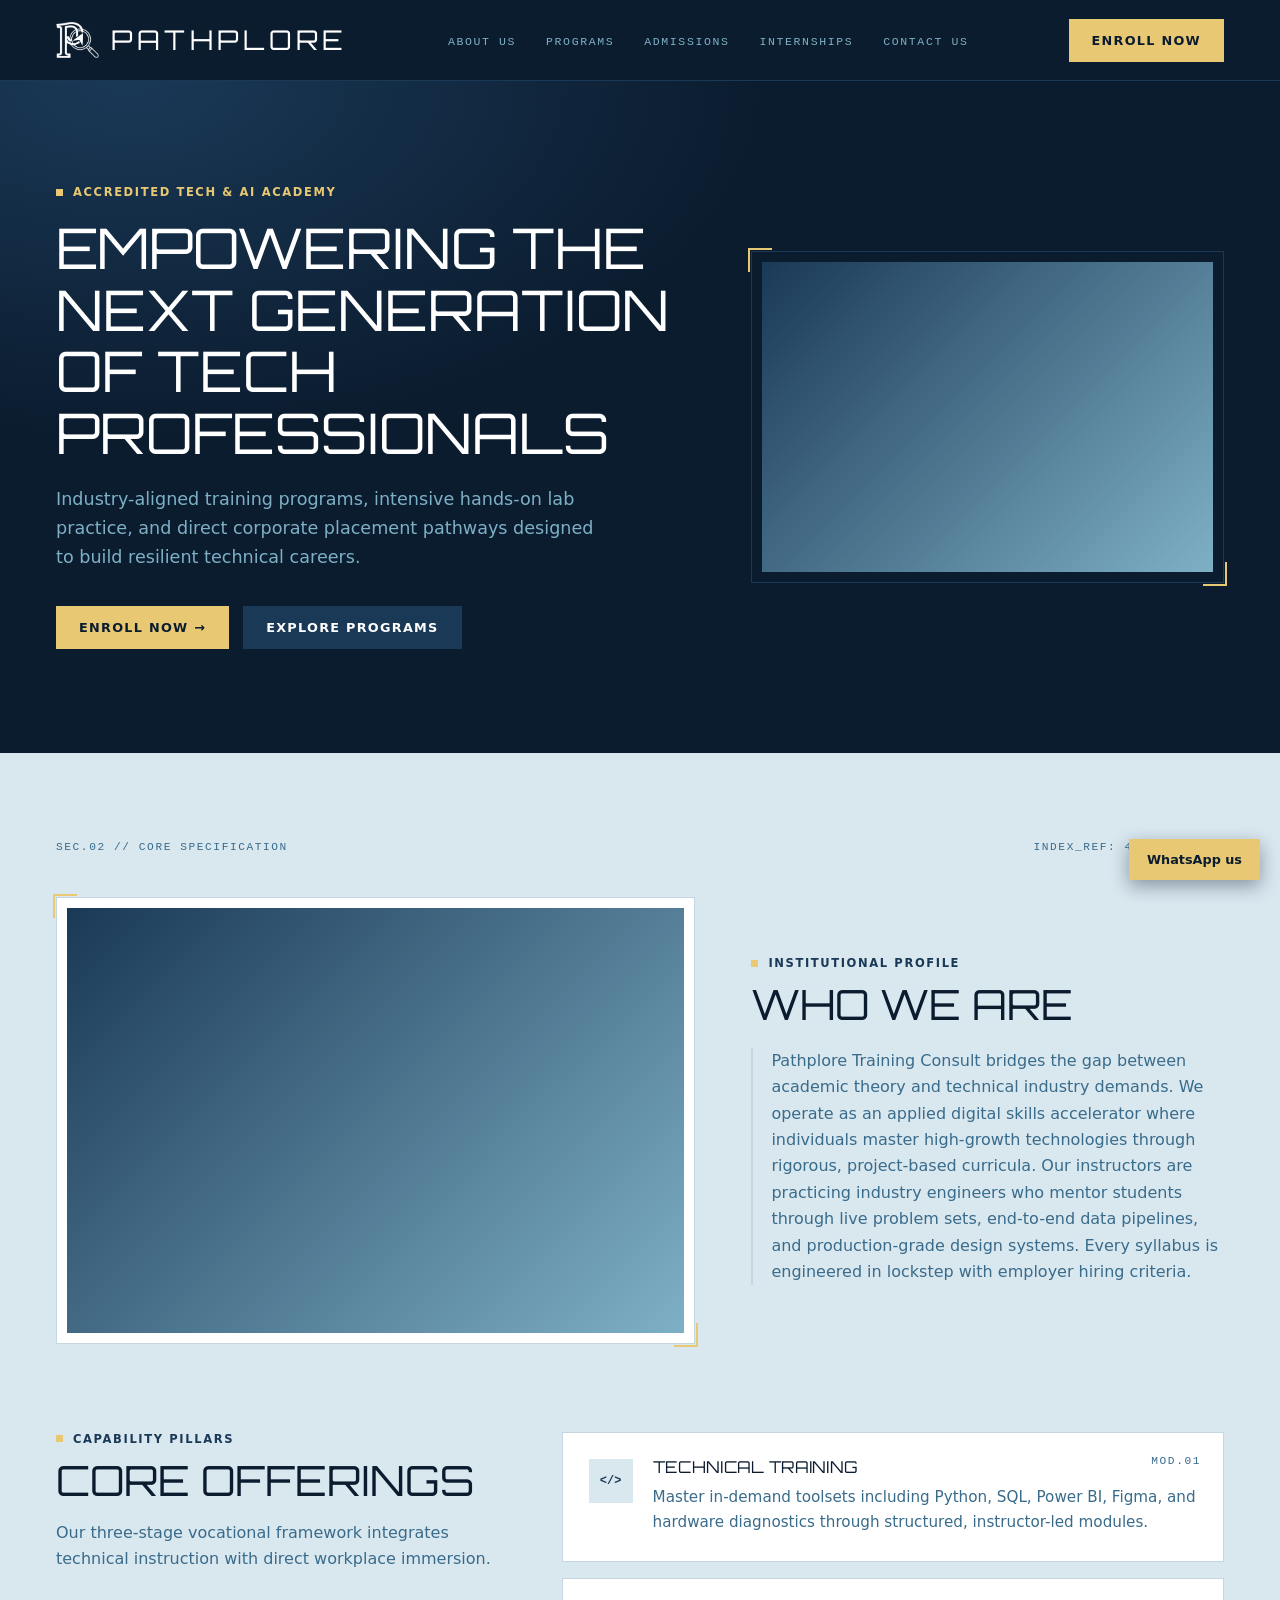
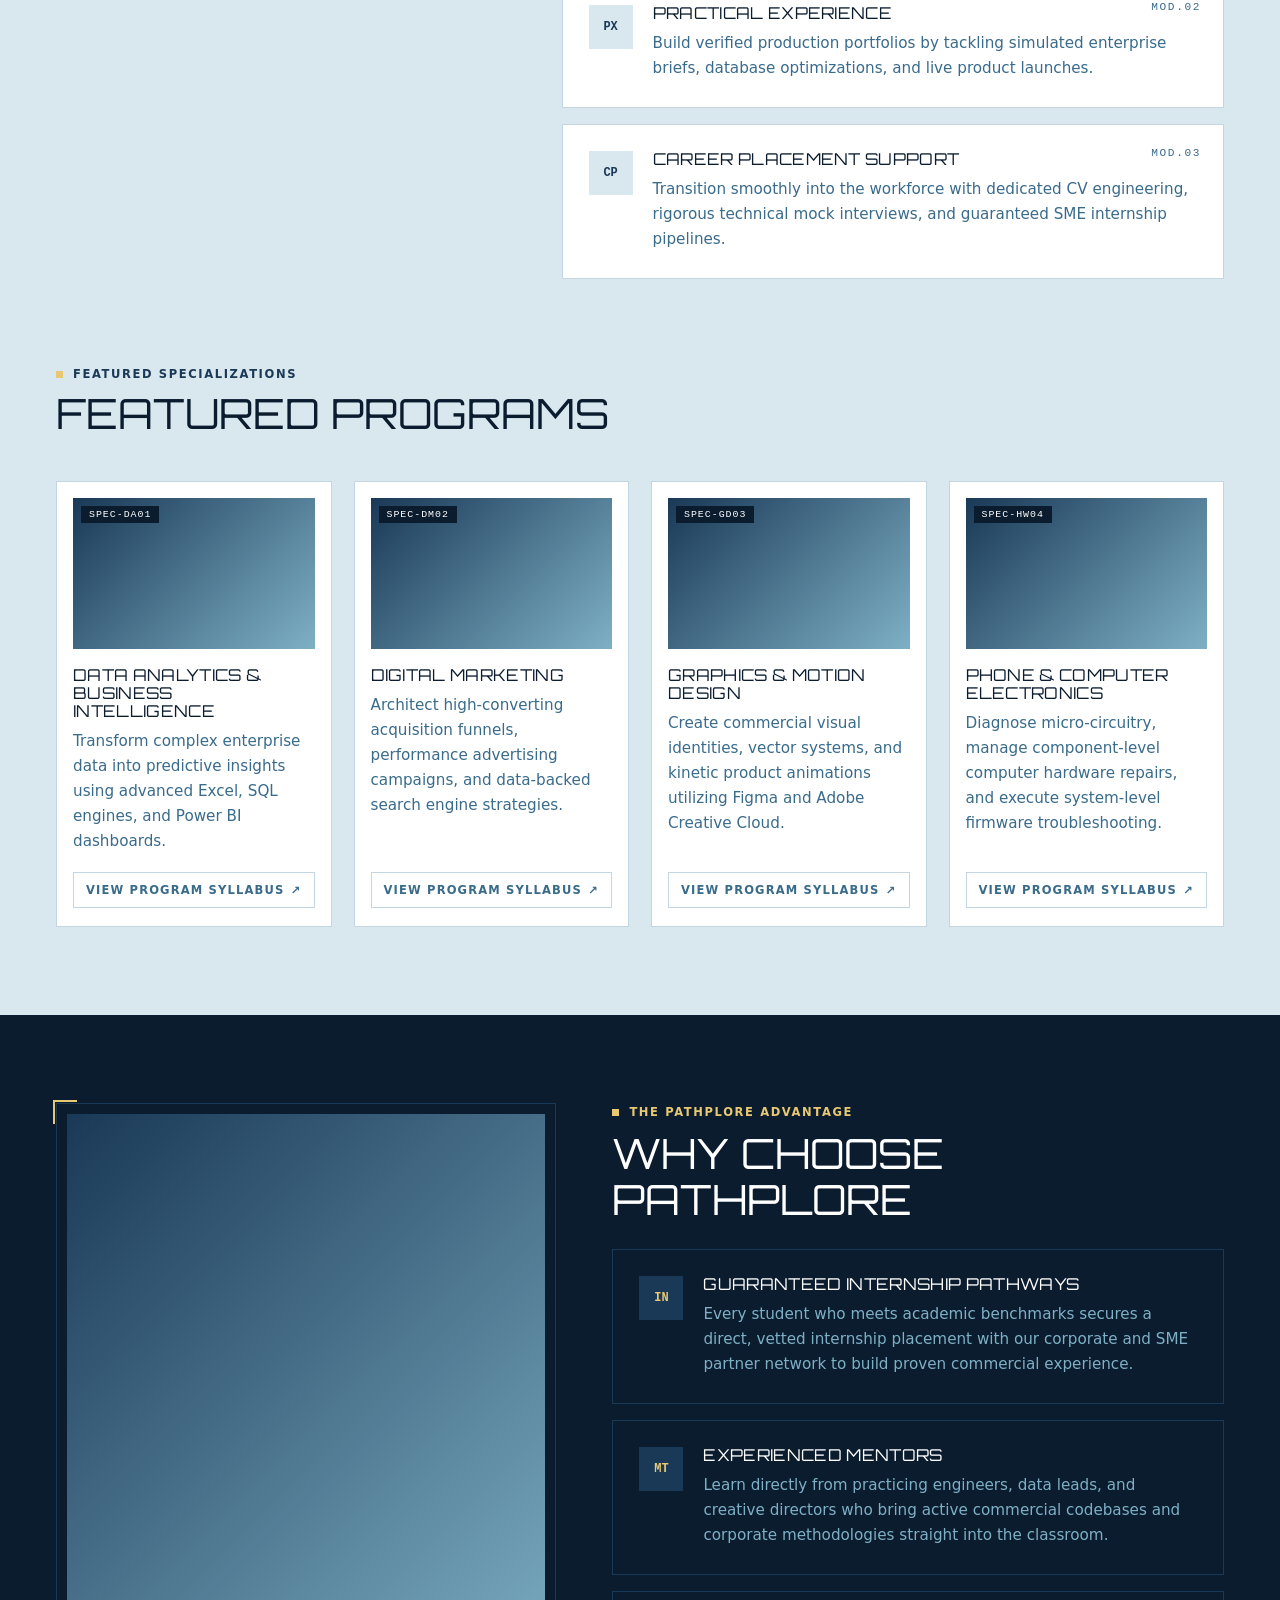
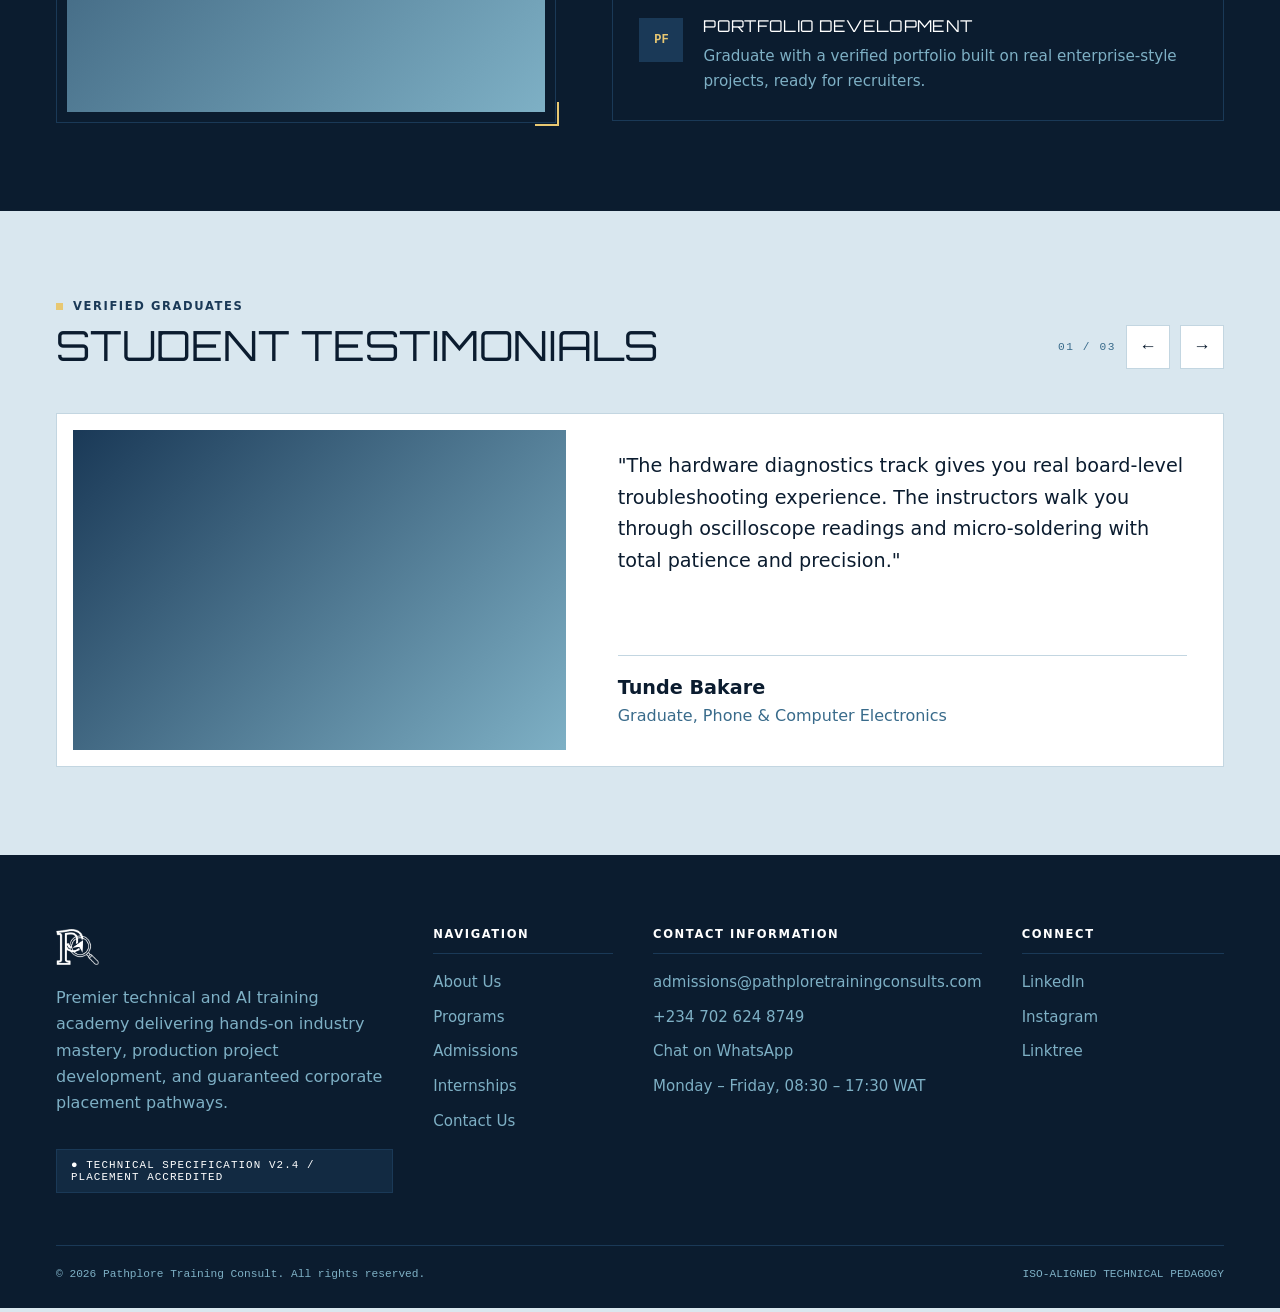
==== index.html @ d813956e "first commit" ====
<!DOCTYPE html><html lang="en"><head><meta charset="utf-8"><meta name="viewport" content="width=device-width, initial-scale=1">
<title>Pathplore Training Consult | Tech & AI Training Academy with Guaranteed Internships</title>
<meta name="description" content="Industry-aligned tech and AI training in data analytics, digital marketing, graphics design and phone & computer electronics, with guaranteed internship placement."><link rel="canonical" href="https://YOUR-DOMAIN.com/"><meta name="theme-color" content="#0B1C2F">
<meta property="og:type" content="website"><meta property="og:site_name" content="Pathplore Training Consult"><meta property="og:title" content="Pathplore Training Consult | Tech & AI Training Academy with Guaranteed Internships"><meta property="og:description" content="Industry-aligned tech and AI training in data analytics, digital marketing, graphics design and phone & computer electronics, with guaranteed internship placement."><meta property="og:url" content="https://YOUR-DOMAIN.com/"><meta property="og:image" content="https://YOUR-DOMAIN.com/images/og.jpg">
<meta name="twitter:card" content="summary_large_image">
<link rel="icon" type="image/png" href="favicon.png"><link rel="icon" href="favicon.ico" sizes="48x48"><link rel="apple-touch-icon" href="favicon.png">
<script type="application/ld+json">{"@context":"https://schema.org","@type":"EducationalOrganization","name":"Pathplore Training Consult","url":"https://YOUR-DOMAIN.com/","logo":"https://YOUR-DOMAIN.com/logo.png","email":"admissions@pathploretrainingconsults.com","telephone":"+2347026248749","sameAs":["https://www.instagram.com/pathplore_tech","https://www.linkedin.com/company/pathplore/","https://linktr.ee/PathPloretrainingconsult"]}</script>
<link rel="stylesheet" href="style.css"></head><body>
<header id="hdr"><div class="wrap nav"><a class="brand" href="index.html" aria-label="Pathplore home"><img src="logo.png" alt="Pathplore Training Consult Logo" class="header-logo" width="47" height="40"><span>PATHPLORE</span></a><ul id="m"><li><a href="about.html">About Us</a></li><li><a href="programs.html">Programs</a></li><li><a href="admissions.html">Admissions</a></li><li><a href="internships.html">Internships</a></li><li><a href="contact.html">Contact Us</a></li></ul><a class="btn gold" href="admissions.html">Enroll Now</a><button class="burger" aria-expanded="false" aria-controls="m">Menu</button></div></header><main><section class="hero dark"><div class="wrap"><div><span class="eyebrow">Accredited tech &amp; AI academy</span><h1>Empowering the next generation of tech professionals</h1>
<p>Industry-aligned training programs, intensive hands-on lab practice, and direct corporate placement pathways designed to build resilient technical careers.</p>
<div class="cta"><a class="btn gold" href="admissions.html">Enroll Now &rarr;</a><a class="btn ghost" href="programs.html">Explore Programs</a></div></div>
<div class="frame"><div class="ph" role="img" aria-label="Students in a computer lab" style="--img:url(images/hero.jpg)"></div></div></div></section>
<section class="light"><div class="wrap"><div class="sh"><span class="mono">SEC.02 // Core specification</span><span class="mono">INDEX_REF: 43.7N / 3.4E</span></div>
<div class="two"><div class="frame rv"><div class="ph" style="--img:url(images/about.jpg)"></div></div><div class="rv"><span class="eyebrow">Institutional profile</span><h2 style="margin:12px 0 20px">Who we are</h2>
<p style="border-left:2px solid var(--line);padding-left:18px">Pathplore Training Consult bridges the gap between academic theory and technical industry demands. We operate as an applied digital skills accelerator where individuals master high-growth technologies through rigorous, project-based curricula. Our instructors are practicing industry engineers who mentor students through live problem sets, end-to-end data pipelines, and production-grade design systems. Every syllabus is engineered in lockstep with employer hiring criteria.</p></div></div></div></section>
<section style="padding-top:0"><div class="wrap split"><div class="rv"><span class="eyebrow">Capability pillars</span><h2 style="margin:12px 0 16px">Core offerings</h2><p>Our three-stage vocational framework integrates technical instruction with direct workplace immersion.</p></div>
<div class="stack"><article class="card row rv"><div class="ico">&lt;/&gt;</div><div><h3>Technical Training</h3><p>Master in-demand toolsets including Python, SQL, Power BI, Figma, and hardware diagnostics through structured, instructor-led modules.</p></div><span class="mono">MOD.01</span></article><article class="card row rv"><div class="ico">PX</div><div><h3>Practical Experience</h3><p>Build verified production portfolios by tackling simulated enterprise briefs, database optimizations, and live product launches.</p></div><span class="mono">MOD.02</span></article><article class="card row rv"><div class="ico">CP</div><div><h3>Career Placement Support</h3><p>Transition smoothly into the workforce with dedicated CV engineering, rigorous technical mock interviews, and guaranteed SME internship pipelines.</p></div><span class="mono">MOD.03</span></article></div></div></section>
<section style="padding-top:0"><div class="wrap"><div class="sh"><div><span class="eyebrow">Featured specializations</span><h2>Featured programs</h2></div></div><div class="grid4"><article class="card prog rv"><div class="ph" style="--img:url(images/prog1.jpg)"><b>SPEC-DA01</b></div><div class="b"><h3>Data Analytics &amp; Business Intelligence</h3><p>Transform complex enterprise data into predictive insights using advanced Excel, SQL engines, and Power BI dashboards.</p><a href="programs.html#p1">View program syllabus <span>&#8599;</span></a></div></article><article class="card prog rv"><div class="ph" style="--img:url(images/prog2.jpg)"><b>SPEC-DM02</b></div><div class="b"><h3>Digital Marketing</h3><p>Architect high-converting acquisition funnels, performance advertising campaigns, and data-backed search engine strategies.</p><a href="programs.html#p2">View program syllabus <span>&#8599;</span></a></div></article><article class="card prog rv"><div class="ph" style="--img:url(images/prog3.jpg)"><b>SPEC-GD03</b></div><div class="b"><h3>Graphics &amp; Motion Design</h3><p>Create commercial visual identities, vector systems, and kinetic product animations utilizing Figma and Adobe Creative Cloud.</p><a href="programs.html#p3">View program syllabus <span>&#8599;</span></a></div></article><article class="card prog rv"><div class="ph" style="--img:url(images/prog4.jpg)"><b>SPEC-HW04</b></div><div class="b"><h3>Phone &amp; Computer Electronics</h3><p>Diagnose micro-circuitry, manage component-level computer hardware repairs, and execute system-level firmware troubleshooting.</p><a href="programs.html#p4">View program syllabus <span>&#8599;</span></a></div></article></div></div></section>
<section class="dark"><div class="wrap two" style="grid-template-columns:.9fr 1.1fr"><div class="frame rv"><div class="ph" style="--img:url(images/why.jpg);aspect-ratio:4/5"></div></div><div><span class="eyebrow">The Pathplore advantage</span><h2 style="margin:12px 0 26px">Why choose Pathplore</h2><div class="stack"><article class="card row rv"><div class="ico">IN</div><div><h3>Guaranteed internship pathways</h3><p>Every student who meets academic benchmarks secures a direct, vetted internship placement with our corporate and SME partner network to build proven commercial experience.</p></div><span class="mono"></span></article><article class="card row rv"><div class="ico">MT</div><div><h3>Experienced mentors</h3><p>Learn directly from practicing engineers, data leads, and creative directors who bring active commercial codebases and corporate methodologies straight into the classroom.</p></div><span class="mono"></span></article><article class="card row rv"><div class="ico">PF</div><div><h3>Portfolio development</h3><p>Graduate with a verified portfolio built on real enterprise-style projects, ready for recruiters.</p></div><span class="mono"></span></article></div></div></div></section>
<section><div class="wrap"><div class="sh"><div><span class="eyebrow">Verified graduates</span><h2 style="margin-top:10px">Student testimonials</h2></div><div class="ctl"><span class="mono" id="cnt">01 / 03</span><button id="prev" aria-label="Previous">&larr;</button><button id="next" aria-label="Next">&rarr;</button></div></div>
<div class="slide on"><div class="ph" style="--img:url(images/t1.jpg)"></div><blockquote><p>"The hardware diagnostics track gives you real board-level troubleshooting experience. The instructors walk you through oscilloscope readings and micro-soldering with total patience and precision."</p><cite>Tunde Bakare<small>Graduate, Phone &amp; Computer Electronics</small></cite></blockquote></div><div class="slide "><div class="ph" style="--img:url(images/t2.jpg)"></div><blockquote><p>"I started with spreadsheets and finished with live Power BI dashboards. My internship placement came before the course even ended."</p><cite>Student name<small>Graduate, Data Analytics &amp; BI</small></cite></blockquote></div><div class="slide "><div class="ph" style="--img:url(images/t3.jpg)"></div><blockquote><p>"The design briefs felt like real client work. My portfolio is what got me hired."</p><cite>Student name<small>Graduate, Graphics &amp; Motion Design</small></cite></blockquote></div></div></section></main><footer id="ftr"><div class="wrap"><div class="fg"><div><img src="logo.png" alt="Pathplore Training Consult Logo" class="header-logo" width="47" height="40"><p style="margin:18px 0;max-width:360px">Premier technical and AI training academy delivering hands-on industry mastery, production project development, and guaranteed corporate placement pathways.</p><span class="chip">&#9679; TECHNICAL SPECIFICATION V2.4 / PLACEMENT ACCREDITED</span></div>
<div><h4>Navigation</h4><ul><li><a href="about.html">About Us</a></li><li><a href="programs.html">Programs</a></li><li><a href="admissions.html">Admissions</a></li><li><a href="internships.html">Internships</a></li><li><a href="contact.html">Contact Us</a></li></ul></div>
<div><h4>Contact information</h4><ul><li><a href="mailto:admissions@pathploretrainingconsults.com">admissions@pathploretrainingconsults.com</a></li><li><a href="tel:+2347026248749">+234 702 624 8749</a></li><li><a href="https://wa.me/2347026248749" target="_blank" rel="noopener noreferrer">Chat on WhatsApp</a></li><li>Monday – Friday, 08:30 – 17:30 WAT</li></ul></div>
<div><h4>Connect</h4><ul><li><a href="https://www.linkedin.com/company/pathplore/" target="_blank" rel="noopener noreferrer">LinkedIn</a></li><li><a href="https://www.instagram.com/pathplore_tech" target="_blank" rel="noopener noreferrer">Instagram</a></li><li><a href="https://linktr.ee/PathPloretrainingconsult" target="_blank" rel="noopener noreferrer">Linktree</a></li></ul></div></div>
<div class="fb"><span>&copy; 2026 Pathplore Training Consult. All rights reserved.</span><span>ISO-ALIGNED TECHNICAL PEDAGOGY</span></div></div>
<a class="wa" href="https://wa.me/2347026248749" target="_blank" rel="noopener noreferrer">WhatsApp us</a></footer><script src="app.js"></script></body></html>
---- style.css ----
@import url('https://api.fontshare.com/v2/css?f[]=satoshi@400,500,700&display=swap');
@import url('https://fonts.googleapis.com/css2?family=Orbitron:wght@700&display=swap');
@font-face{font-family:Blanka;src:url(fonts/Blanka.woff2) format('woff2'),url(fonts/Blanka.otf) format('opentype');font-display:swap}
:root{--navy:#0B1C2F;--midnight:#1A3957;--mid:#396B8B;--blue:#7EB0C5;--mist:#D9E7EF;--gold:#E8C872;--line:#c3d6e1;
--display:Blanka,Orbitron,sans-serif;--body:Satoshi,system-ui,sans-serif;--mono:ui-monospace,Consolas,monospace}
*{box-sizing:border-box;margin:0}
html{scroll-behavior:smooth}
body{font:400 1rem/1.65 var(--body);background:var(--mist);color:var(--mid)}
img{max-width:100%;display:block}a{color:inherit;text-decoration:none}
:focus-visible{outline:2px solid var(--gold);outline-offset:3px}
.wrap{max-width:1216px;margin:0 auto;padding:0 24px}
h1,h2,h3{font-family:var(--display);text-transform:uppercase;line-height:1.1;color:var(--navy);font-weight:400}
h1{font-size:clamp(2rem,4.6vw,3.5rem)}h2{font-size:clamp(1.8rem,3.6vw,2.6rem)}h3{font-size:1.02rem;letter-spacing:.02em}
.mono{font:500 .7rem var(--mono);letter-spacing:.14em;text-transform:uppercase;color:var(--mid)}
.eyebrow{font:700 .72rem var(--body);letter-spacing:.14em;text-transform:uppercase;color:var(--midnight);display:flex;gap:10px;align-items:center}
.eyebrow::before{content:"";width:7px;height:7px;background:var(--gold)}
.dark{background:var(--navy);color:var(--blue)}.dark h1,.dark h2,.dark h3{color:#fff}.dark .eyebrow{color:var(--gold)}.dark .mono{color:var(--mid)}
section{padding:88px 0}
.btn{display:inline-flex;gap:10px;align-items:center;padding:13px 22px;font:700 .8rem var(--body);letter-spacing:.1em;text-transform:uppercase;border:1px solid transparent;cursor:pointer;transition:.2s}
.gold{background:var(--gold);color:var(--navy)}.gold:hover{background:#fff}
.ghost{background:var(--midnight);color:#fff;border-color:var(--midnight)}.ghost:hover{border-color:var(--blue)}
.cta{display:flex;gap:14px;flex-wrap:wrap;margin-top:34px}
/* header */
header{position:sticky;top:0;z-index:50;background:var(--navy);border-bottom:1px solid var(--midnight)}
.nav{display:flex;align-items:center;justify-content:space-between;height:80px;gap:20px}
.brand{display:flex;align-items:center;gap:12px;font:400 1.7rem var(--display);color:#fff;letter-spacing:.16em}
.header-logo{height:40px;width:auto;padding:2px 0}
.nav ul{display:flex;gap:30px;list-style:none;padding:0}
.nav ul a{font:500 .72rem var(--mono);letter-spacing:.14em;text-transform:uppercase;color:var(--blue);padding:6px 0;border-bottom:2px solid transparent;transition:.2s}
.nav ul a:hover,.nav ul a.on{color:var(--gold);border-color:var(--gold)}
.burger{display:none;background:none;border:1px solid var(--midnight);color:#fff;padding:8px 12px;font:700 .8rem var(--body);cursor:pointer}
/* hero + frames */
.hero{padding:104px 0;background:radial-gradient(900px 500px at 10% 0,var(--midnight),var(--navy) 70%)}
.hero .wrap,.two{display:grid;grid-template-columns:1.15fr .85fr;gap:56px;align-items:center}
.hero h1{margin:18px 0 22px;color:#fff}.hero p{font-size:1.1rem;max-width:560px}
.frame{position:relative;padding:10px;border:1px solid var(--midnight);background:var(--navy)}
.frame::before,.frame::after{content:"";position:absolute;width:22px;height:22px;border:2px solid var(--gold)}
.frame::before{top:-4px;left:-4px;border-right:0;border-bottom:0}.frame::after{bottom:-4px;right:-4px;border-left:0;border-top:0}
.ph{aspect-ratio:16/11;background:var(--img) center/cover,linear-gradient(135deg,var(--midnight),var(--blue))}
.light .frame{background:#fff;border-color:var(--line)}
/* cards */
.card{position:relative;background:#fff;border:1px solid var(--line);padding:26px;transition:transform .25s,box-shadow .25s}
.card:hover{transform:translateY(-4px);box-shadow:0 14px 30px -14px rgba(11,28,47,.35)}
.card p{margin-top:8px;font-size:.95rem}
.card .mono{position:absolute;top:22px;right:22px}
.row{display:flex;gap:20px;align-items:flex-start}
.ico{flex:none;width:44px;height:44px;display:grid;place-items:center;background:var(--mist);color:var(--midnight);font:700 .75rem var(--mono)}
.dark .card{background:transparent;border-color:var(--midnight)}.dark .ico{background:var(--midnight);color:var(--gold)}
.stack{display:grid;gap:16px}
.split{display:grid;grid-template-columns:.8fr 1.2fr;gap:64px;align-items:start}
.grid2{display:grid;grid-template-columns:1fr 1fr;gap:24px}
.grid4{display:grid;grid-template-columns:repeat(4,1fr);gap:22px}
.sh{display:flex;justify-content:space-between;align-items:end;gap:20px;margin-bottom:44px;flex-wrap:wrap}
.sh h2{margin-top:10px}
.prog{display:flex;flex-direction:column;padding:0}
.prog .ph{aspect-ratio:16/10;margin:16px 16px 0;position:relative}
.prog .ph b{position:absolute;top:8px;left:8px;background:var(--navy);color:#fff;font:500 .62rem var(--mono);padding:3px 8px;letter-spacing:.1em}
.prog .b{padding:18px 16px;display:flex;flex-direction:column;flex:1}
.prog p{flex:1;margin-bottom:18px}
.prog a{border:1px solid var(--line);padding:10px 12px;font:700 .72rem var(--body);letter-spacing:.1em;text-transform:uppercase;display:flex;justify-content:space-between;transition:.2s}
.prog a:hover{background:var(--navy);color:#fff}
/* spec accordion */
.spec{background:#fff;border:1px solid var(--line);margin-bottom:22px}
.spec>button{all:unset;box-sizing:border-box;width:100%;padding:26px 30px;display:flex;justify-content:space-between;align-items:center;gap:16px;cursor:pointer;flex-wrap:wrap}
.spec h3{font:700 1.4rem var(--body);text-transform:none;color:var(--navy)}
.tags{display:flex;gap:6px}.tags i{font:500 .68rem var(--mono);font-style:normal;border:1px solid var(--line);background:var(--mist);padding:4px 10px}
.toggle{border:1px solid var(--line);padding:9px 16px;font:500 .72rem var(--mono);letter-spacing:.1em;text-transform:uppercase}
.sbody{display:grid;grid-template-rows:0fr;transition:grid-template-rows .4s}
.spec.open .sbody{grid-template-rows:1fr}
.sbody>div{overflow:hidden}
.sin{padding:0 30px 30px;border-top:1px solid var(--line);margin:0 30px;padding:28px 0 6px;display:grid;grid-template-columns:.9fr 1.1fr;gap:32px}
.sin .box{background:#e6f0f6;border:1px solid var(--line);padding:14px 16px;margin:10px 0 22px;color:var(--navy);font-size:.92rem}
.facts{display:grid;grid-template-columns:1fr 1fr;gap:14px}.facts div{border:1px solid var(--line);padding:14px;font-size:.88rem}
/* timeline */
.steps{display:grid;gap:18px;position:relative}
.step{position:relative;padding-left:40px}
.step::before{content:"";position:absolute;left:14px;top:32px;width:9px;height:9px;background:var(--gold)}
.step .card{display:block}
.step .mono{position:static;background:var(--mist);padding:3px 8px;margin-right:12px;vertical-align:middle}
.step h3{display:inline}
/* values / lists */
.vcard .ico{margin-bottom:34px}
/* testimonials */
.slide{display:none;grid-template-columns:.9fr 1.1fr;background:#fff;border:1px solid var(--line);margin-top:6px}
.slide.on{display:grid;animation:fade .5s}
@keyframes fade{from{opacity:0;transform:translateX(18px)}to{opacity:1;transform:none}}
.slide .ph{aspect-ratio:auto;min-height:320px;margin:16px}
.slide blockquote{padding:36px;font-size:1.2rem;color:var(--navy);display:flex;flex-direction:column;justify-content:space-between;gap:26px}
.slide cite{font-style:normal;font-weight:700;border-top:1px solid var(--line);padding-top:16px}
.slide cite small{display:block;font-weight:400;color:var(--mid)}
.ctl{display:flex;gap:10px;align-items:center}
.ctl button{width:44px;height:44px;border:1px solid var(--line);background:#fff;color:var(--navy);cursor:pointer;font-size:1.1rem}
.ctl button:hover{background:var(--navy);color:#fff}
/* contact */
.info{display:grid;gap:16px;margin:30px 0}
.info div{display:flex;gap:18px;align-items:center;border:1px solid var(--line);padding:16px}
.info b{display:block;font:500 .68rem var(--mono);letter-spacing:.14em;text-transform:uppercase;color:var(--mid)}
.info span{color:var(--navy);font-size:1.1rem}
form{background:#fff;border:1px solid var(--line);padding:34px;display:grid;grid-template-columns:1fr 1fr;gap:18px}
form h3{grid-column:1/-1;font:700 1.35rem var(--body);text-transform:uppercase}
label{display:grid;gap:6px;font:500 .68rem var(--mono);letter-spacing:.14em;text-transform:uppercase;color:var(--navy)}
label.f,form .btn{grid-column:1/-1}form .btn{justify-self:start}
input,select,textarea{font:400 .95rem var(--body);padding:12px;border:1px solid var(--line);background:#fff;color:var(--navy);width:100%}
textarea{min-height:100px;resize:vertical}
/* footer */
footer{background:var(--navy);color:var(--blue);padding:72px 0 28px}
.fg{display:grid;grid-template-columns:1.5fr .8fr 1.1fr .9fr;gap:40px}
footer h4{font:700 .72rem var(--body);letter-spacing:.14em;text-transform:uppercase;color:#fff;padding-bottom:12px;border-bottom:1px solid var(--midnight);margin-bottom:16px}
footer ul{list-style:none;padding:0;display:grid;gap:10px;font-size:.94rem}footer a:hover{color:var(--gold)}
.chip{display:inline-block;margin-top:14px;border:1px solid var(--midnight);background:rgba(26,57,87,.5);padding:9px 14px;font:500 .68rem var(--mono);letter-spacing:.1em;color:#fff}
.fb{margin-top:52px;padding-top:22px;border-top:1px solid var(--midnight);display:flex;justify-content:space-between;gap:14px;flex-wrap:wrap;font:500 .7rem var(--mono)}
.wa{position:fixed;right:20px;bottom:20px;z-index:60;background:var(--gold);color:var(--navy);font:700 .8rem var(--body);padding:13px 18px;box-shadow:0 6px 18px rgba(11,28,47,.4)}
/* motion */
.rv{opacity:0;transform:translateY(24px);transition:opacity .7s,transform .7s}.rv.in{opacity:1;transform:none}
.hero .wrap>*{animation:fade .9s both}.hero .wrap>*:nth-child(2){animation-delay:.2s}
@media(max-width:980px){.hero .wrap,.two,.split,.grid2,.slide.on,.sin{grid-template-columns:1fr}.grid4{grid-template-columns:1fr 1fr}.fg{grid-template-columns:1fr 1fr}}
@media(max-width:780px){section{padding:60px 0}.burger{display:block}.nav .btn{display:none}
.nav ul{display:none;position:absolute;top:80px;left:0;right:0;background:var(--navy);flex-direction:column;padding:20px 24px;gap:16px;border-bottom:1px solid var(--midnight)}.nav ul.open{display:flex}
.grid4,.fg,form,.facts{grid-template-columns:1fr}.brand{font-size:1.3rem}}
@media(prefers-reduced-motion:reduce){*{animation:none!important;transition:none!important}.rv{opacity:1;transform:none}}
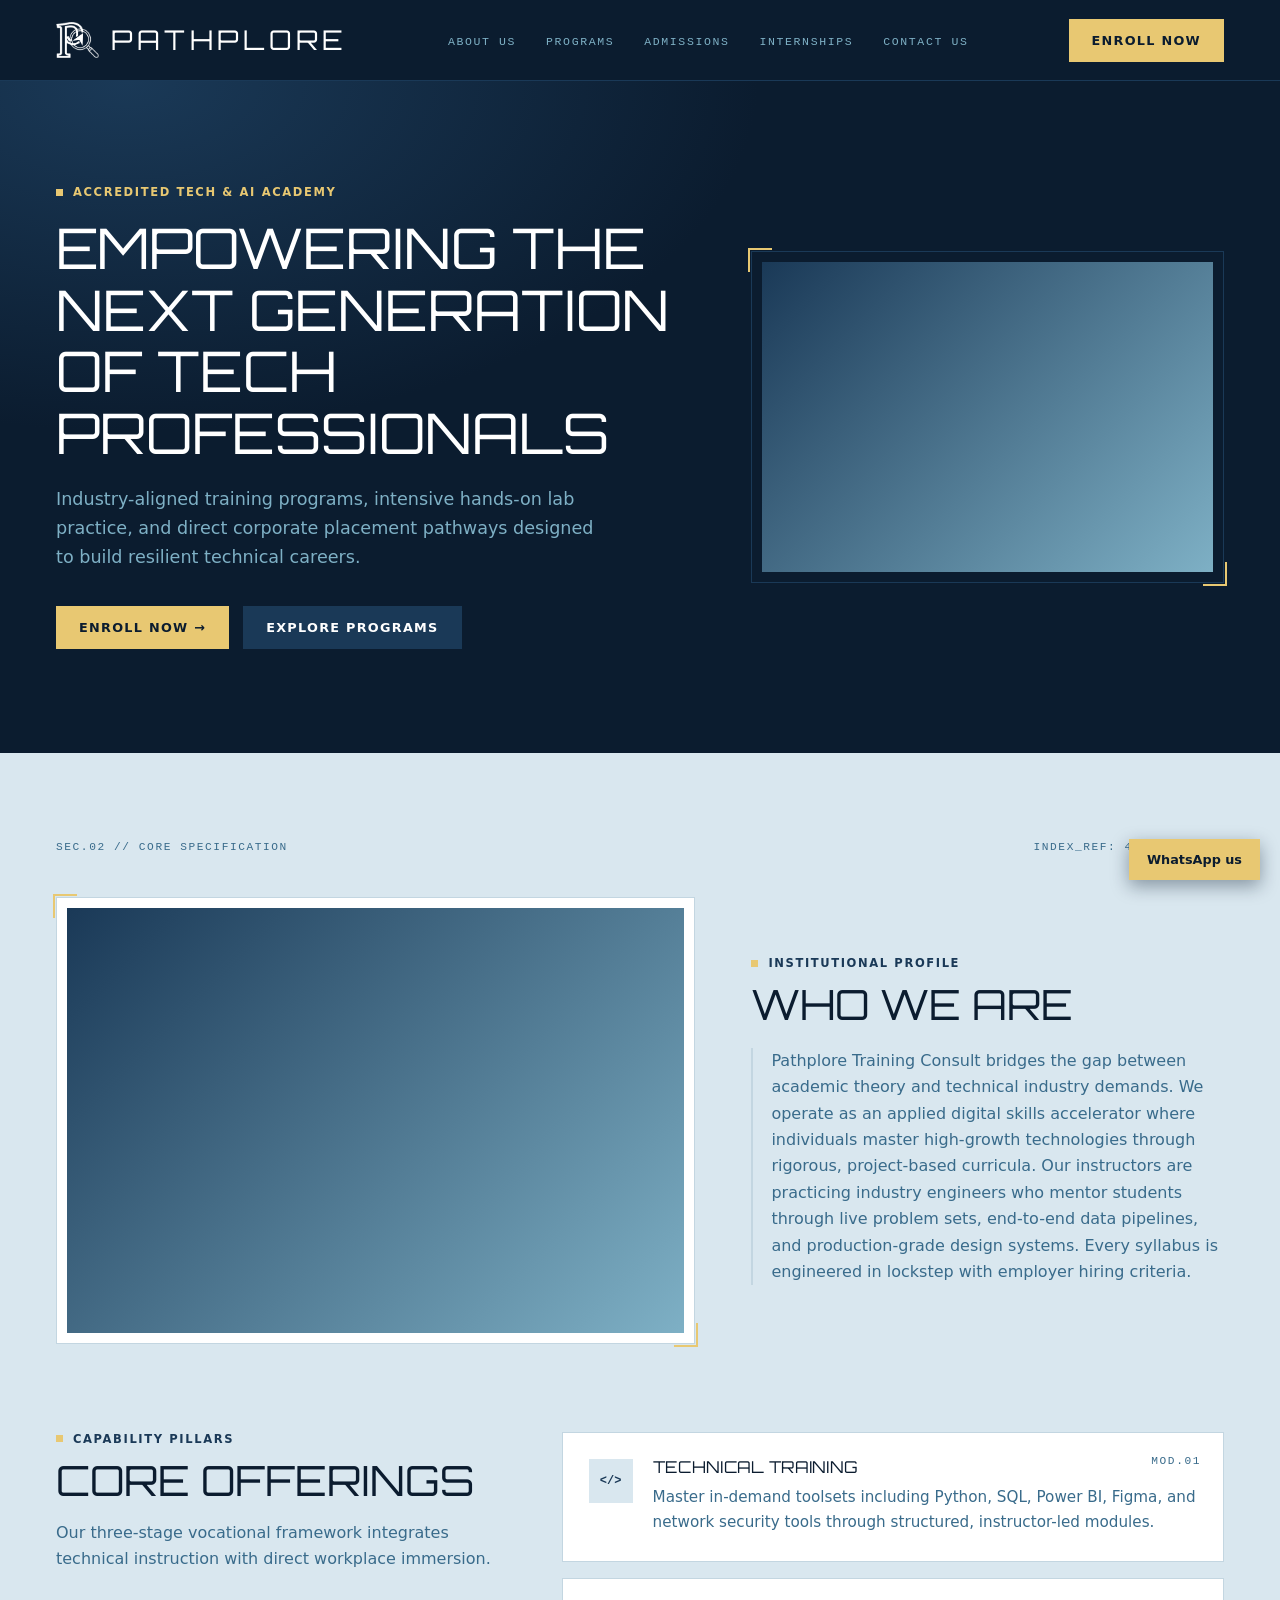
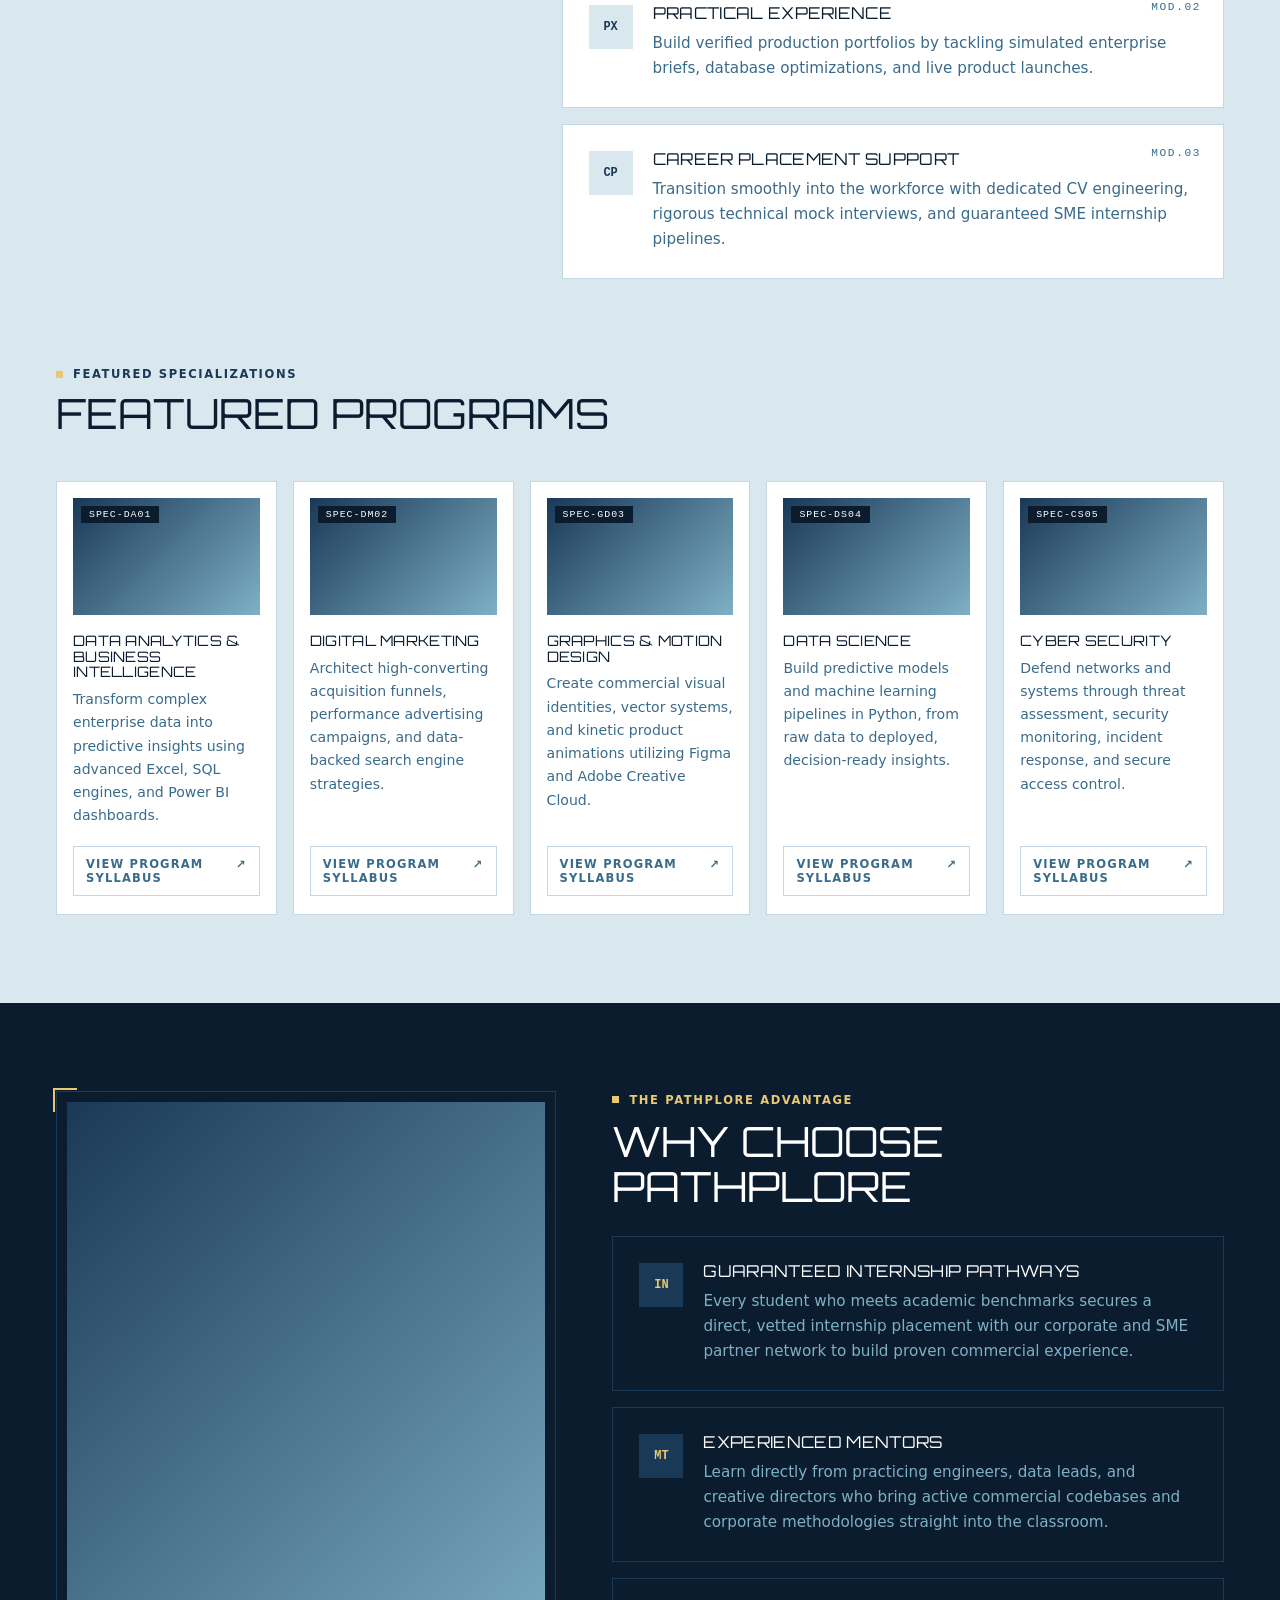
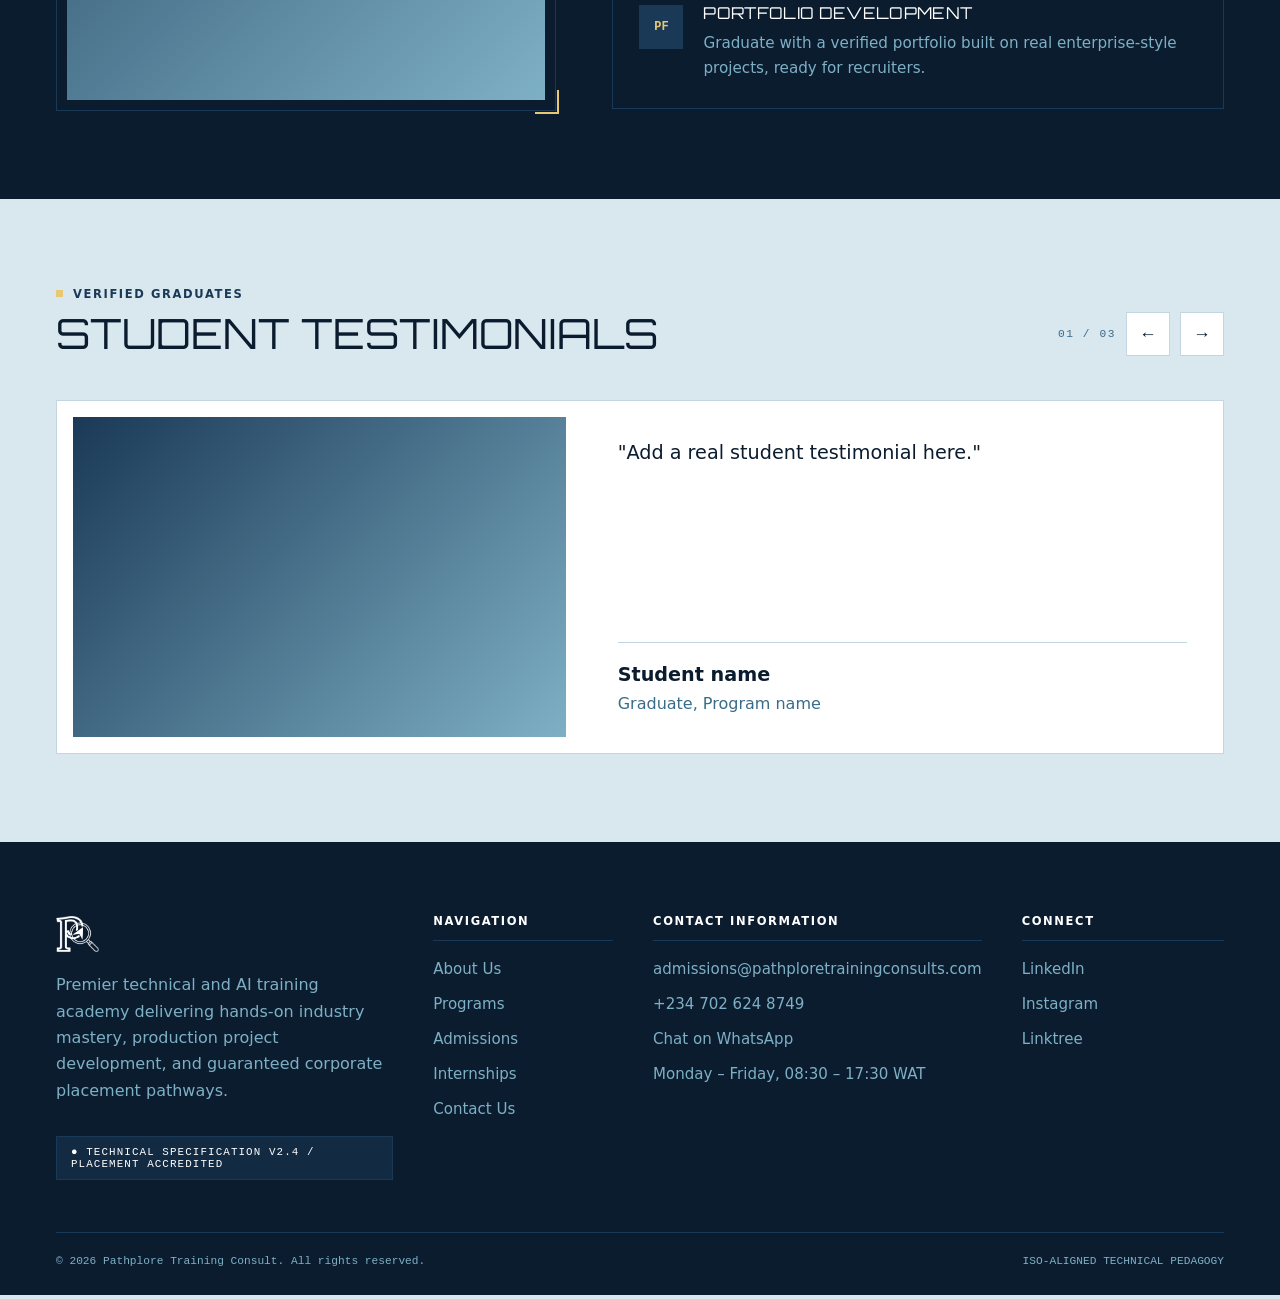
==== commit bb3c2a58: "Add Data Science and Cyber Security, set domain" ====
--- a/index.html
+++ b/index.html
@@ -1,10 +1,10 @@
 <!DOCTYPE html><html lang="en"><head><meta charset="utf-8"><meta name="viewport" content="width=device-width, initial-scale=1">
 <title>Pathplore Training Consult | Tech & AI Training Academy with Guaranteed Internships</title>
-<meta name="description" content="Industry-aligned tech and AI training in data analytics, digital marketing, graphics design and phone & computer electronics, with guaranteed internship placement."><link rel="canonical" href="https://YOUR-DOMAIN.com/"><meta name="theme-color" content="#0B1C2F">
-<meta property="og:type" content="website"><meta property="og:site_name" content="Pathplore Training Consult"><meta property="og:title" content="Pathplore Training Consult | Tech & AI Training Academy with Guaranteed Internships"><meta property="og:description" content="Industry-aligned tech and AI training in data analytics, digital marketing, graphics design and phone & computer electronics, with guaranteed internship placement."><meta property="og:url" content="https://YOUR-DOMAIN.com/"><meta property="og:image" content="https://YOUR-DOMAIN.com/images/og.jpg">
+<meta name="description" content="Industry-aligned tech and AI training in data analytics, data science, cyber security, digital marketing and graphics design, with guaranteed internship placement."><link rel="canonical" href="https://pathploretrainingconsult.com/"><meta name="theme-color" content="#0B1C2F">
+<meta property="og:type" content="website"><meta property="og:site_name" content="Pathplore Training Consult"><meta property="og:title" content="Pathplore Training Consult | Tech & AI Training Academy with Guaranteed Internships"><meta property="og:description" content="Industry-aligned tech and AI training in data analytics, data science, cyber security, digital marketing and graphics design, with guaranteed internship placement."><meta property="og:url" content="https://pathploretrainingconsult.com/"><meta property="og:image" content="https://pathploretrainingconsult.com/images/og.jpg">
 <meta name="twitter:card" content="summary_large_image">
 <link rel="icon" type="image/png" href="favicon.png"><link rel="icon" href="favicon.ico" sizes="48x48"><link rel="apple-touch-icon" href="favicon.png">
-<script type="application/ld+json">{"@context":"https://schema.org","@type":"EducationalOrganization","name":"Pathplore Training Consult","url":"https://YOUR-DOMAIN.com/","logo":"https://YOUR-DOMAIN.com/logo.png","email":"admissions@pathploretrainingconsults.com","telephone":"+2347026248749","sameAs":["https://www.instagram.com/pathplore_tech","https://www.linkedin.com/company/pathplore/","https://linktr.ee/PathPloretrainingconsult"]}</script>
+<script type="application/ld+json">{"@context":"https://schema.org","@type":"EducationalOrganization","name":"Pathplore Training Consult","url":"https://pathploretrainingconsult.com/","logo":"https://pathploretrainingconsult.com/logo.png","email":"admissions@pathploretrainingconsults.com","telephone":"+2347026248749","sameAs":["https://www.instagram.com/pathplore_tech","https://www.linkedin.com/company/pathplore/","https://linktr.ee/PathPloretrainingconsult"]}</script>
 <link rel="stylesheet" href="style.css"></head><body>
 <header id="hdr"><div class="wrap nav"><a class="brand" href="index.html" aria-label="Pathplore home"><img src="logo.png" alt="Pathplore Training Consult Logo" class="header-logo" width="47" height="40"><span>PATHPLORE</span></a><ul id="m"><li><a href="about.html">About Us</a></li><li><a href="programs.html">Programs</a></li><li><a href="admissions.html">Admissions</a></li><li><a href="internships.html">Internships</a></li><li><a href="contact.html">Contact Us</a></li></ul><a class="btn gold" href="admissions.html">Enroll Now</a><button class="burger" aria-expanded="false" aria-controls="m">Menu</button></div></header><main><section class="hero dark"><div class="wrap"><div><span class="eyebrow">Accredited tech &amp; AI academy</span><h1>Empowering the next generation of tech professionals</h1>
 <p>Industry-aligned training programs, intensive hands-on lab practice, and direct corporate placement pathways designed to build resilient technical careers.</p>
@@ -14,11 +14,11 @@
 <div class="two"><div class="frame rv"><div class="ph" style="--img:url(images/about.jpg)"></div></div><div class="rv"><span class="eyebrow">Institutional profile</span><h2 style="margin:12px 0 20px">Who we are</h2>
 <p style="border-left:2px solid var(--line);padding-left:18px">Pathplore Training Consult bridges the gap between academic theory and technical industry demands. We operate as an applied digital skills accelerator where individuals master high-growth technologies through rigorous, project-based curricula. Our instructors are practicing industry engineers who mentor students through live problem sets, end-to-end data pipelines, and production-grade design systems. Every syllabus is engineered in lockstep with employer hiring criteria.</p></div></div></div></section>
 <section style="padding-top:0"><div class="wrap split"><div class="rv"><span class="eyebrow">Capability pillars</span><h2 style="margin:12px 0 16px">Core offerings</h2><p>Our three-stage vocational framework integrates technical instruction with direct workplace immersion.</p></div>
-<div class="stack"><article class="card row rv"><div class="ico">&lt;/&gt;</div><div><h3>Technical Training</h3><p>Master in-demand toolsets including Python, SQL, Power BI, Figma, and hardware diagnostics through structured, instructor-led modules.</p></div><span class="mono">MOD.01</span></article><article class="card row rv"><div class="ico">PX</div><div><h3>Practical Experience</h3><p>Build verified production portfolios by tackling simulated enterprise briefs, database optimizations, and live product launches.</p></div><span class="mono">MOD.02</span></article><article class="card row rv"><div class="ico">CP</div><div><h3>Career Placement Support</h3><p>Transition smoothly into the workforce with dedicated CV engineering, rigorous technical mock interviews, and guaranteed SME internship pipelines.</p></div><span class="mono">MOD.03</span></article></div></div></section>
-<section style="padding-top:0"><div class="wrap"><div class="sh"><div><span class="eyebrow">Featured specializations</span><h2>Featured programs</h2></div></div><div class="grid4"><article class="card prog rv"><div class="ph" style="--img:url(images/prog1.jpg)"><b>SPEC-DA01</b></div><div class="b"><h3>Data Analytics &amp; Business Intelligence</h3><p>Transform complex enterprise data into predictive insights using advanced Excel, SQL engines, and Power BI dashboards.</p><a href="programs.html#p1">View program syllabus <span>&#8599;</span></a></div></article><article class="card prog rv"><div class="ph" style="--img:url(images/prog2.jpg)"><b>SPEC-DM02</b></div><div class="b"><h3>Digital Marketing</h3><p>Architect high-converting acquisition funnels, performance advertising campaigns, and data-backed search engine strategies.</p><a href="programs.html#p2">View program syllabus <span>&#8599;</span></a></div></article><article class="card prog rv"><div class="ph" style="--img:url(images/prog3.jpg)"><b>SPEC-GD03</b></div><div class="b"><h3>Graphics &amp; Motion Design</h3><p>Create commercial visual identities, vector systems, and kinetic product animations utilizing Figma and Adobe Creative Cloud.</p><a href="programs.html#p3">View program syllabus <span>&#8599;</span></a></div></article><article class="card prog rv"><div class="ph" style="--img:url(images/prog4.jpg)"><b>SPEC-HW04</b></div><div class="b"><h3>Phone &amp; Computer Electronics</h3><p>Diagnose micro-circuitry, manage component-level computer hardware repairs, and execute system-level firmware troubleshooting.</p><a href="programs.html#p4">View program syllabus <span>&#8599;</span></a></div></article></div></div></section>
+<div class="stack"><article class="card row rv"><div class="ico">&lt;/&gt;</div><div><h3>Technical Training</h3><p>Master in-demand toolsets including Python, SQL, Power BI, Figma, and network security tools through structured, instructor-led modules.</p></div><span class="mono">MOD.01</span></article><article class="card row rv"><div class="ico">PX</div><div><h3>Practical Experience</h3><p>Build verified production portfolios by tackling simulated enterprise briefs, database optimizations, and live product launches.</p></div><span class="mono">MOD.02</span></article><article class="card row rv"><div class="ico">CP</div><div><h3>Career Placement Support</h3><p>Transition smoothly into the workforce with dedicated CV engineering, rigorous technical mock interviews, and guaranteed SME internship pipelines.</p></div><span class="mono">MOD.03</span></article></div></div></section>
+<section style="padding-top:0"><div class="wrap"><div class="sh"><div><span class="eyebrow">Featured specializations</span><h2>Featured programs</h2></div></div><div class="grid5"><article class="card prog rv"><div class="ph" style="--img:url(images/prog1.jpg)"><b>SPEC-DA01</b></div><div class="b"><h3>Data Analytics &amp; Business Intelligence</h3><p>Transform complex enterprise data into predictive insights using advanced Excel, SQL engines, and Power BI dashboards.</p><a href="programs.html#p1">View program syllabus <span>&#8599;</span></a></div></article><article class="card prog rv"><div class="ph" style="--img:url(images/prog2.jpg)"><b>SPEC-DM02</b></div><div class="b"><h3>Digital Marketing</h3><p>Architect high-converting acquisition funnels, performance advertising campaigns, and data-backed search engine strategies.</p><a href="programs.html#p2">View program syllabus <span>&#8599;</span></a></div></article><article class="card prog rv"><div class="ph" style="--img:url(images/prog3.jpg)"><b>SPEC-GD03</b></div><div class="b"><h3>Graphics &amp; Motion Design</h3><p>Create commercial visual identities, vector systems, and kinetic product animations utilizing Figma and Adobe Creative Cloud.</p><a href="programs.html#p3">View program syllabus <span>&#8599;</span></a></div></article><article class="card prog rv"><div class="ph" style="--img:url(images/prog4.jpg)"><b>SPEC-DS04</b></div><div class="b"><h3>Data Science</h3><p>Build predictive models and machine learning pipelines in Python, from raw data to deployed, decision-ready insights.</p><a href="programs.html#p4">View program syllabus <span>&#8599;</span></a></div></article><article class="card prog rv"><div class="ph" style="--img:url(images/prog5.jpg)"><b>SPEC-CS05</b></div><div class="b"><h3>Cyber Security</h3><p>Defend networks and systems through threat assessment, security monitoring, incident response, and secure access control.</p><a href="programs.html#p5">View program syllabus <span>&#8599;</span></a></div></article></div></div></section>
 <section class="dark"><div class="wrap two" style="grid-template-columns:.9fr 1.1fr"><div class="frame rv"><div class="ph" style="--img:url(images/why.jpg);aspect-ratio:4/5"></div></div><div><span class="eyebrow">The Pathplore advantage</span><h2 style="margin:12px 0 26px">Why choose Pathplore</h2><div class="stack"><article class="card row rv"><div class="ico">IN</div><div><h3>Guaranteed internship pathways</h3><p>Every student who meets academic benchmarks secures a direct, vetted internship placement with our corporate and SME partner network to build proven commercial experience.</p></div><span class="mono"></span></article><article class="card row rv"><div class="ico">MT</div><div><h3>Experienced mentors</h3><p>Learn directly from practicing engineers, data leads, and creative directors who bring active commercial codebases and corporate methodologies straight into the classroom.</p></div><span class="mono"></span></article><article class="card row rv"><div class="ico">PF</div><div><h3>Portfolio development</h3><p>Graduate with a verified portfolio built on real enterprise-style projects, ready for recruiters.</p></div><span class="mono"></span></article></div></div></div></section>
 <section><div class="wrap"><div class="sh"><div><span class="eyebrow">Verified graduates</span><h2 style="margin-top:10px">Student testimonials</h2></div><div class="ctl"><span class="mono" id="cnt">01 / 03</span><button id="prev" aria-label="Previous">&larr;</button><button id="next" aria-label="Next">&rarr;</button></div></div>
-<div class="slide on"><div class="ph" style="--img:url(images/t1.jpg)"></div><blockquote><p>"The hardware diagnostics track gives you real board-level troubleshooting experience. The instructors walk you through oscilloscope readings and micro-soldering with total patience and precision."</p><cite>Tunde Bakare<small>Graduate, Phone &amp; Computer Electronics</small></cite></blockquote></div><div class="slide "><div class="ph" style="--img:url(images/t2.jpg)"></div><blockquote><p>"I started with spreadsheets and finished with live Power BI dashboards. My internship placement came before the course even ended."</p><cite>Student name<small>Graduate, Data Analytics &amp; BI</small></cite></blockquote></div><div class="slide "><div class="ph" style="--img:url(images/t3.jpg)"></div><blockquote><p>"The design briefs felt like real client work. My portfolio is what got me hired."</p><cite>Student name<small>Graduate, Graphics &amp; Motion Design</small></cite></blockquote></div></div></section></main><footer id="ftr"><div class="wrap"><div class="fg"><div><img src="logo.png" alt="Pathplore Training Consult Logo" class="header-logo" width="47" height="40"><p style="margin:18px 0;max-width:360px">Premier technical and AI training academy delivering hands-on industry mastery, production project development, and guaranteed corporate placement pathways.</p><span class="chip">&#9679; TECHNICAL SPECIFICATION V2.4 / PLACEMENT ACCREDITED</span></div>
+<div class="slide on"><div class="ph" style="--img:url(images/t1.jpg)"></div><blockquote><p>"Add a real student testimonial here."</p><cite>Student name<small>Graduate, Program name</small></cite></blockquote></div><div class="slide "><div class="ph" style="--img:url(images/t2.jpg)"></div><blockquote><p>"I started with spreadsheets and finished with live Power BI dashboards. My internship placement came before the course even ended."</p><cite>Student name<small>Graduate, Data Analytics &amp; BI</small></cite></blockquote></div><div class="slide "><div class="ph" style="--img:url(images/t3.jpg)"></div><blockquote><p>"The design briefs felt like real client work. My portfolio is what got me hired."</p><cite>Student name<small>Graduate, Graphics &amp; Motion Design</small></cite></blockquote></div></div></section></main><footer id="ftr"><div class="wrap"><div class="fg"><div><img src="logo.png" alt="Pathplore Training Consult Logo" class="header-logo" width="47" height="40"><p style="margin:18px 0;max-width:360px">Premier technical and AI training academy delivering hands-on industry mastery, production project development, and guaranteed corporate placement pathways.</p><span class="chip">&#9679; TECHNICAL SPECIFICATION V2.4 / PLACEMENT ACCREDITED</span></div>
 <div><h4>Navigation</h4><ul><li><a href="about.html">About Us</a></li><li><a href="programs.html">Programs</a></li><li><a href="admissions.html">Admissions</a></li><li><a href="internships.html">Internships</a></li><li><a href="contact.html">Contact Us</a></li></ul></div>
 <div><h4>Contact information</h4><ul><li><a href="mailto:admissions@pathploretrainingconsults.com">admissions@pathploretrainingconsults.com</a></li><li><a href="tel:+2347026248749">+234 702 624 8749</a></li><li><a href="https://wa.me/2347026248749" target="_blank" rel="noopener noreferrer">Chat on WhatsApp</a></li><li>Monday – Friday, 08:30 – 17:30 WAT</li></ul></div>
 <div><h4>Connect</h4><ul><li><a href="https://www.linkedin.com/company/pathplore/" target="_blank" rel="noopener noreferrer">LinkedIn</a></li><li><a href="https://www.instagram.com/pathplore_tech" target="_blank" rel="noopener noreferrer">Instagram</a></li><li><a href="https://linktr.ee/PathPloretrainingconsult" target="_blank" rel="noopener noreferrer">Linktree</a></li></ul></div></div>
--- a/style.css
+++ b/style.css
@@ -50,6 +50,7 @@
 .split{display:grid;grid-template-columns:.8fr 1.2fr;gap:64px;align-items:start}
 .grid2{display:grid;grid-template-columns:1fr 1fr;gap:24px}
 .grid4{display:grid;grid-template-columns:repeat(4,1fr);gap:22px}
+.grid5{display:grid;grid-template-columns:repeat(5,1fr);gap:16px}.grid5 .prog h3{font-size:.9rem}.grid5 .prog p{font-size:.88rem}
 .sh{display:flex;justify-content:space-between;align-items:end;gap:20px;margin-bottom:44px;flex-wrap:wrap}
 .sh h2{margin-top:10px}
 .prog{display:flex;flex-direction:column;padding:0}
@@ -113,9 +114,9 @@
 /* motion */
 .rv{opacity:0;transform:translateY(24px);transition:opacity .7s,transform .7s}.rv.in{opacity:1;transform:none}
 .hero .wrap>*{animation:fade .9s both}.hero .wrap>*:nth-child(2){animation-delay:.2s}
+@media(max-width:1100px){.grid5{grid-template-columns:repeat(3,1fr)}}
 @media(max-width:980px){.hero .wrap,.two,.split,.grid2,.slide.on,.sin{grid-template-columns:1fr}.grid4{grid-template-columns:1fr 1fr}.fg{grid-template-columns:1fr 1fr}}
 @media(max-width:780px){section{padding:60px 0}.burger{display:block}.nav .btn{display:none}
 .nav ul{display:none;position:absolute;top:80px;left:0;right:0;background:var(--navy);flex-direction:column;padding:20px 24px;gap:16px;border-bottom:1px solid var(--midnight)}.nav ul.open{display:flex}
-.grid4,.fg,form,.facts{grid-template-columns:1fr}.brand{font-size:1.3rem}}
-@media(prefers-reduced-motion:reduce){*{animation:none!important;transition:none!important}.rv{opacity:1;transform:none}}
- +.grid4,.grid5,.fg,form,.facts{grid-template-columns:1fr}.brand{font-size:1.3rem}}
+@media(prefers-reduced-motion:reduce){*{animation:none!important;transition:none!important}.rv{opacity:1;transform:none}}
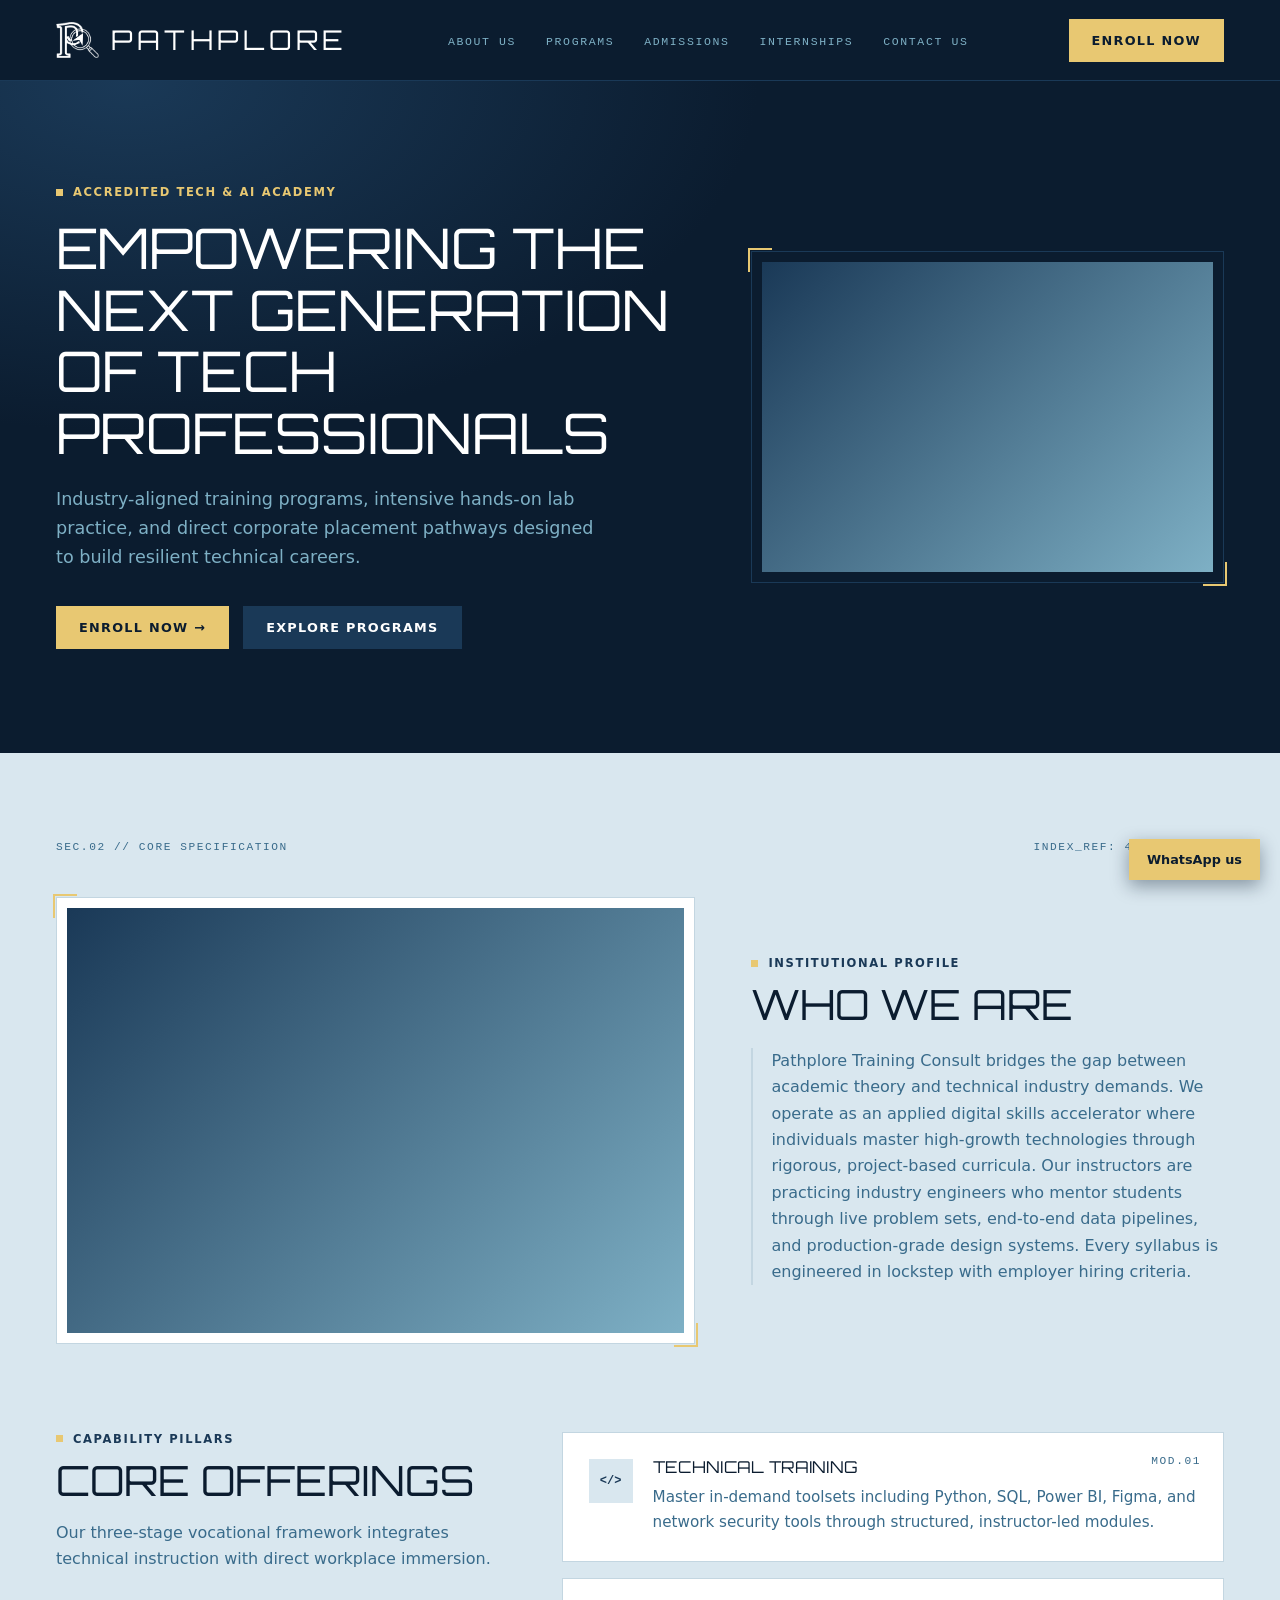
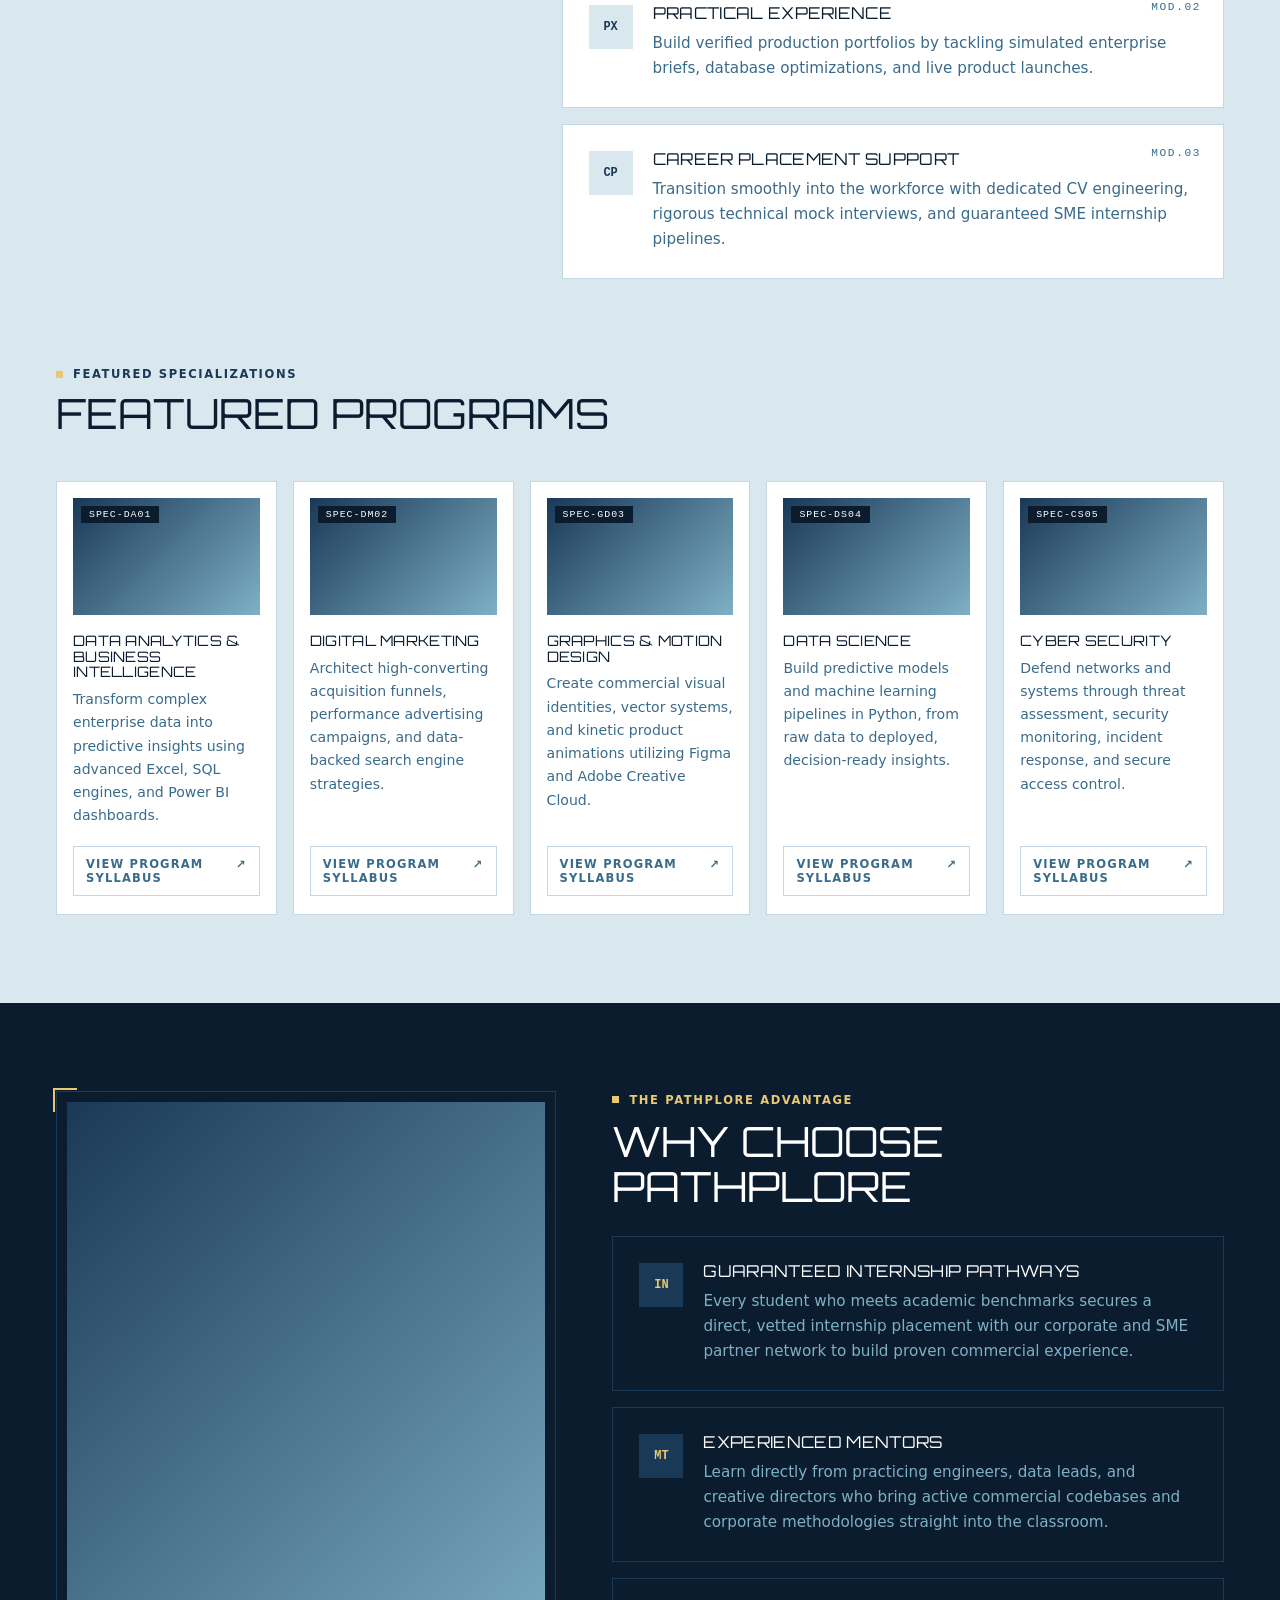
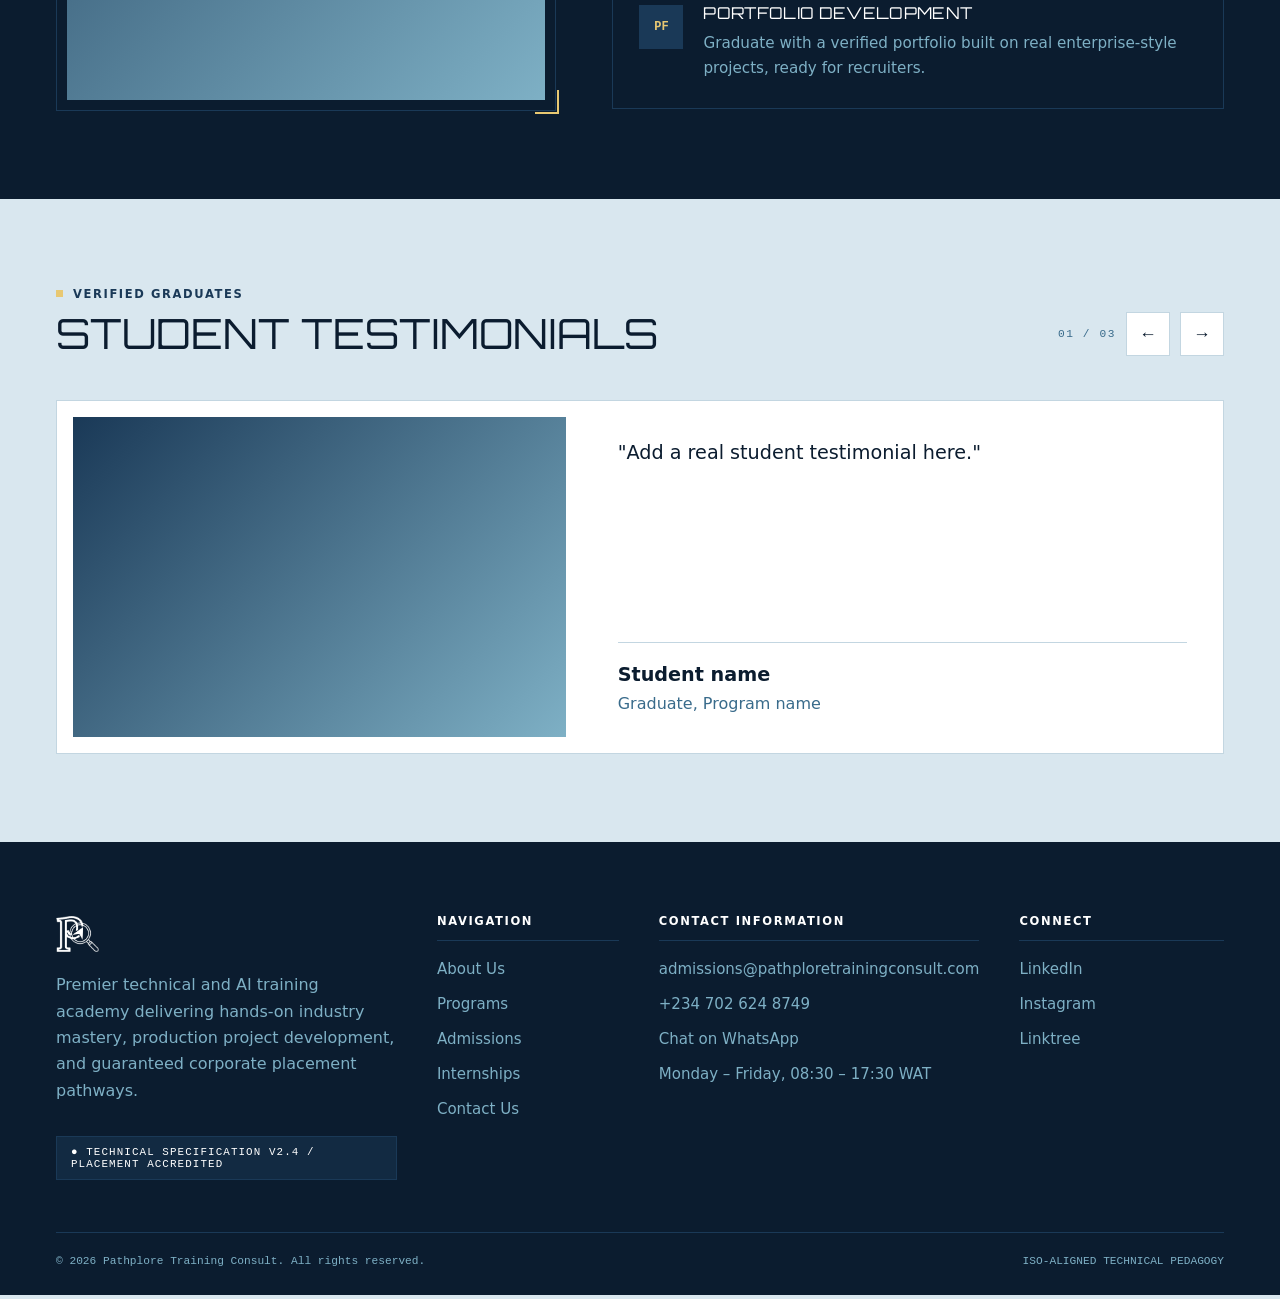
==== commit eeb8d655: "changes" ====
--- a/index.html
+++ b/index.html
@@ -4,7 +4,7 @@
 <meta property="og:type" content="website"><meta property="og:site_name" content="Pathplore Training Consult"><meta property="og:title" content="Pathplore Training Consult | Tech & AI Training Academy with Guaranteed Internships"><meta property="og:description" content="Industry-aligned tech and AI training in data analytics, data science, cyber security, digital marketing and graphics design, with guaranteed internship placement."><meta property="og:url" content="https://pathploretrainingconsult.com/"><meta property="og:image" content="https://pathploretrainingconsult.com/images/og.jpg">
 <meta name="twitter:card" content="summary_large_image">
 <link rel="icon" type="image/png" href="favicon.png"><link rel="icon" href="favicon.ico" sizes="48x48"><link rel="apple-touch-icon" href="favicon.png">
-<script type="application/ld+json">{"@context":"https://schema.org","@type":"EducationalOrganization","name":"Pathplore Training Consult","url":"https://pathploretrainingconsult.com/","logo":"https://pathploretrainingconsult.com/logo.png","email":"admissions@pathploretrainingconsults.com","telephone":"+2347026248749","sameAs":["https://www.instagram.com/pathplore_tech","https://www.linkedin.com/company/pathplore/","https://linktr.ee/PathPloretrainingconsult"]}</script>
+<script type="application/ld+json">{"@context":"https://schema.org","@type":"EducationalOrganization","name":"Pathplore Training Consult","url":"https://pathploretrainingconsult.com/","logo":"https://pathploretrainingconsult.com/logo.png","email":"admissions@pathploretrainingconsult.com","telephone":"+2347026248749","sameAs":["https://www.instagram.com/pathplore_tech","https://www.linkedin.com/company/pathplore/","https://linktr.ee/PathPloretrainingconsult"]}</script>
 <link rel="stylesheet" href="style.css"></head><body>
 <header id="hdr"><div class="wrap nav"><a class="brand" href="index.html" aria-label="Pathplore home"><img src="logo.png" alt="Pathplore Training Consult Logo" class="header-logo" width="47" height="40"><span>PATHPLORE</span></a><ul id="m"><li><a href="about.html">About Us</a></li><li><a href="programs.html">Programs</a></li><li><a href="admissions.html">Admissions</a></li><li><a href="internships.html">Internships</a></li><li><a href="contact.html">Contact Us</a></li></ul><a class="btn gold" href="admissions.html">Enroll Now</a><button class="burger" aria-expanded="false" aria-controls="m">Menu</button></div></header><main><section class="hero dark"><div class="wrap"><div><span class="eyebrow">Accredited tech &amp; AI academy</span><h1>Empowering the next generation of tech professionals</h1>
 <p>Industry-aligned training programs, intensive hands-on lab practice, and direct corporate placement pathways designed to build resilient technical careers.</p>
@@ -16,11 +16,11 @@
 <section style="padding-top:0"><div class="wrap split"><div class="rv"><span class="eyebrow">Capability pillars</span><h2 style="margin:12px 0 16px">Core offerings</h2><p>Our three-stage vocational framework integrates technical instruction with direct workplace immersion.</p></div>
 <div class="stack"><article class="card row rv"><div class="ico">&lt;/&gt;</div><div><h3>Technical Training</h3><p>Master in-demand toolsets including Python, SQL, Power BI, Figma, and network security tools through structured, instructor-led modules.</p></div><span class="mono">MOD.01</span></article><article class="card row rv"><div class="ico">PX</div><div><h3>Practical Experience</h3><p>Build verified production portfolios by tackling simulated enterprise briefs, database optimizations, and live product launches.</p></div><span class="mono">MOD.02</span></article><article class="card row rv"><div class="ico">CP</div><div><h3>Career Placement Support</h3><p>Transition smoothly into the workforce with dedicated CV engineering, rigorous technical mock interviews, and guaranteed SME internship pipelines.</p></div><span class="mono">MOD.03</span></article></div></div></section>
 <section style="padding-top:0"><div class="wrap"><div class="sh"><div><span class="eyebrow">Featured specializations</span><h2>Featured programs</h2></div></div><div class="grid5"><article class="card prog rv"><div class="ph" style="--img:url(images/prog1.jpg)"><b>SPEC-DA01</b></div><div class="b"><h3>Data Analytics &amp; Business Intelligence</h3><p>Transform complex enterprise data into predictive insights using advanced Excel, SQL engines, and Power BI dashboards.</p><a href="programs.html#p1">View program syllabus <span>&#8599;</span></a></div></article><article class="card prog rv"><div class="ph" style="--img:url(images/prog2.jpg)"><b>SPEC-DM02</b></div><div class="b"><h3>Digital Marketing</h3><p>Architect high-converting acquisition funnels, performance advertising campaigns, and data-backed search engine strategies.</p><a href="programs.html#p2">View program syllabus <span>&#8599;</span></a></div></article><article class="card prog rv"><div class="ph" style="--img:url(images/prog3.jpg)"><b>SPEC-GD03</b></div><div class="b"><h3>Graphics &amp; Motion Design</h3><p>Create commercial visual identities, vector systems, and kinetic product animations utilizing Figma and Adobe Creative Cloud.</p><a href="programs.html#p3">View program syllabus <span>&#8599;</span></a></div></article><article class="card prog rv"><div class="ph" style="--img:url(images/prog4.jpg)"><b>SPEC-DS04</b></div><div class="b"><h3>Data Science</h3><p>Build predictive models and machine learning pipelines in Python, from raw data to deployed, decision-ready insights.</p><a href="programs.html#p4">View program syllabus <span>&#8599;</span></a></div></article><article class="card prog rv"><div class="ph" style="--img:url(images/prog5.jpg)"><b>SPEC-CS05</b></div><div class="b"><h3>Cyber Security</h3><p>Defend networks and systems through threat assessment, security monitoring, incident response, and secure access control.</p><a href="programs.html#p5">View program syllabus <span>&#8599;</span></a></div></article></div></div></section>
-<section class="dark"><div class="wrap two" style="grid-template-columns:.9fr 1.1fr"><div class="frame rv"><div class="ph" style="--img:url(images/why.jpg);aspect-ratio:4/5"></div></div><div><span class="eyebrow">The Pathplore advantage</span><h2 style="margin:12px 0 26px">Why choose Pathplore</h2><div class="stack"><article class="card row rv"><div class="ico">IN</div><div><h3>Guaranteed internship pathways</h3><p>Every student who meets academic benchmarks secures a direct, vetted internship placement with our corporate and SME partner network to build proven commercial experience.</p></div><span class="mono"></span></article><article class="card row rv"><div class="ico">MT</div><div><h3>Experienced mentors</h3><p>Learn directly from practicing engineers, data leads, and creative directors who bring active commercial codebases and corporate methodologies straight into the classroom.</p></div><span class="mono"></span></article><article class="card row rv"><div class="ico">PF</div><div><h3>Portfolio development</h3><p>Graduate with a verified portfolio built on real enterprise-style projects, ready for recruiters.</p></div><span class="mono"></span></article></div></div></div></section>
+<section class="dark"><div class="wrap two t"><div class="frame rv"><div class="ph" style="--img:url(images/why.jpg);aspect-ratio:4/5"></div></div><div><span class="eyebrow">The Pathplore advantage</span><h2 style="margin:12px 0 26px">Why choose Pathplore</h2><div class="stack"><article class="card row rv"><div class="ico">IN</div><div><h3>Guaranteed internship pathways</h3><p>Every student who meets academic benchmarks secures a direct, vetted internship placement with our corporate and SME partner network to build proven commercial experience.</p></div><span class="mono"></span></article><article class="card row rv"><div class="ico">MT</div><div><h3>Experienced mentors</h3><p>Learn directly from practicing engineers, data leads, and creative directors who bring active commercial codebases and corporate methodologies straight into the classroom.</p></div><span class="mono"></span></article><article class="card row rv"><div class="ico">PF</div><div><h3>Portfolio development</h3><p>Graduate with a verified portfolio built on real enterprise-style projects, ready for recruiters.</p></div><span class="mono"></span></article></div></div></div></section>
 <section><div class="wrap"><div class="sh"><div><span class="eyebrow">Verified graduates</span><h2 style="margin-top:10px">Student testimonials</h2></div><div class="ctl"><span class="mono" id="cnt">01 / 03</span><button id="prev" aria-label="Previous">&larr;</button><button id="next" aria-label="Next">&rarr;</button></div></div>
 <div class="slide on"><div class="ph" style="--img:url(images/t1.jpg)"></div><blockquote><p>"Add a real student testimonial here."</p><cite>Student name<small>Graduate, Program name</small></cite></blockquote></div><div class="slide "><div class="ph" style="--img:url(images/t2.jpg)"></div><blockquote><p>"I started with spreadsheets and finished with live Power BI dashboards. My internship placement came before the course even ended."</p><cite>Student name<small>Graduate, Data Analytics &amp; BI</small></cite></blockquote></div><div class="slide "><div class="ph" style="--img:url(images/t3.jpg)"></div><blockquote><p>"The design briefs felt like real client work. My portfolio is what got me hired."</p><cite>Student name<small>Graduate, Graphics &amp; Motion Design</small></cite></blockquote></div></div></section></main><footer id="ftr"><div class="wrap"><div class="fg"><div><img src="logo.png" alt="Pathplore Training Consult Logo" class="header-logo" width="47" height="40"><p style="margin:18px 0;max-width:360px">Premier technical and AI training academy delivering hands-on industry mastery, production project development, and guaranteed corporate placement pathways.</p><span class="chip">&#9679; TECHNICAL SPECIFICATION V2.4 / PLACEMENT ACCREDITED</span></div>
 <div><h4>Navigation</h4><ul><li><a href="about.html">About Us</a></li><li><a href="programs.html">Programs</a></li><li><a href="admissions.html">Admissions</a></li><li><a href="internships.html">Internships</a></li><li><a href="contact.html">Contact Us</a></li></ul></div>
-<div><h4>Contact information</h4><ul><li><a href="mailto:admissions@pathploretrainingconsults.com">admissions@pathploretrainingconsults.com</a></li><li><a href="tel:+2347026248749">+234 702 624 8749</a></li><li><a href="https://wa.me/2347026248749" target="_blank" rel="noopener noreferrer">Chat on WhatsApp</a></li><li>Monday – Friday, 08:30 – 17:30 WAT</li></ul></div>
+<div><h4>Contact information</h4><ul><li><a href="mailto:admissions@pathploretrainingconsult.com">admissions@pathploretrainingconsult.com</a></li><li><a href="tel:+2347026248749">+234 702 624 8749</a></li><li><a href="https://wa.me/2347026248749" target="_blank" rel="noopener noreferrer">Chat on WhatsApp</a></li><li>Monday – Friday, 08:30 – 17:30 WAT</li></ul></div>
 <div><h4>Connect</h4><ul><li><a href="https://www.linkedin.com/company/pathplore/" target="_blank" rel="noopener noreferrer">LinkedIn</a></li><li><a href="https://www.instagram.com/pathplore_tech" target="_blank" rel="noopener noreferrer">Instagram</a></li><li><a href="https://linktr.ee/PathPloretrainingconsult" target="_blank" rel="noopener noreferrer">Linktree</a></li></ul></div></div>
 <div class="fb"><span>&copy; 2026 Pathplore Training Consult. All rights reserved.</span><span>ISO-ALIGNED TECHNICAL PEDAGOGY</span></div></div>
 <a class="wa" href="https://wa.me/2347026248749" target="_blank" rel="noopener noreferrer">WhatsApp us</a></footer><script src="app.js"></script></body></html>
--- a/style.css
+++ b/style.css
@@ -119,4 +119,21 @@
 @media(max-width:780px){section{padding:60px 0}.burger{display:block}.nav .btn{display:none}
 .nav ul{display:none;position:absolute;top:80px;left:0;right:0;background:var(--navy);flex-direction:column;padding:20px 24px;gap:16px;border-bottom:1px solid var(--midnight)}.nav ul.open{display:flex}
 .grid4,.grid5,.fg,form,.facts{grid-template-columns:1fr}.brand{font-size:1.3rem}}
-@media(prefers-reduced-motion:reduce){*{animation:none!important;transition:none!important}.rv{opacity:1;transform:none}}+@media(prefers-reduced-motion:reduce){*{animation:none!important;transition:none!important}.rv{opacity:1;transform:none}}
+/* desktop-only column ratios so phones can stack (inline styles were beating the media query) */
+.split.c{margin-top:40px}
+@media(min-width:981px){.split.c{grid-template-columns:.85fr 1.15fr}.two.t{grid-template-columns:.9fr 1.1fr}}
+.info span{overflow-wrap:anywhere}
+/* one-question-at-a-time form */
+form.steps{grid-template-columns:1fr;gap:14px}
+form.steps fieldset{border:0;padding:0;margin:0;min-width:0;display:grid;gap:10px}
+form.steps legend{font:700 1.25rem var(--body);color:var(--navy);padding:0;margin-bottom:10px}
+form.steps input,form.steps select,form.steps textarea{font-size:1.05rem;padding:16px}
+form.steps textarea{min-height:120px}
+form.steps .bar{height:4px;background:var(--line)}
+form.steps .bar i{display:block;height:100%;width:0;background:var(--navy);transition:width .3s}
+form.steps .cnt{font:500 .72rem var(--mono);color:var(--mid);margin:0}
+form.steps .err{color:#a13030;font-size:.9rem;min-height:1.2em;margin:0}
+form.steps .nav2{display:flex;gap:12px}
+form.steps .hp{position:absolute;left:-9999px;width:1px;height:1px}
+form.steps [hidden]{display:none}
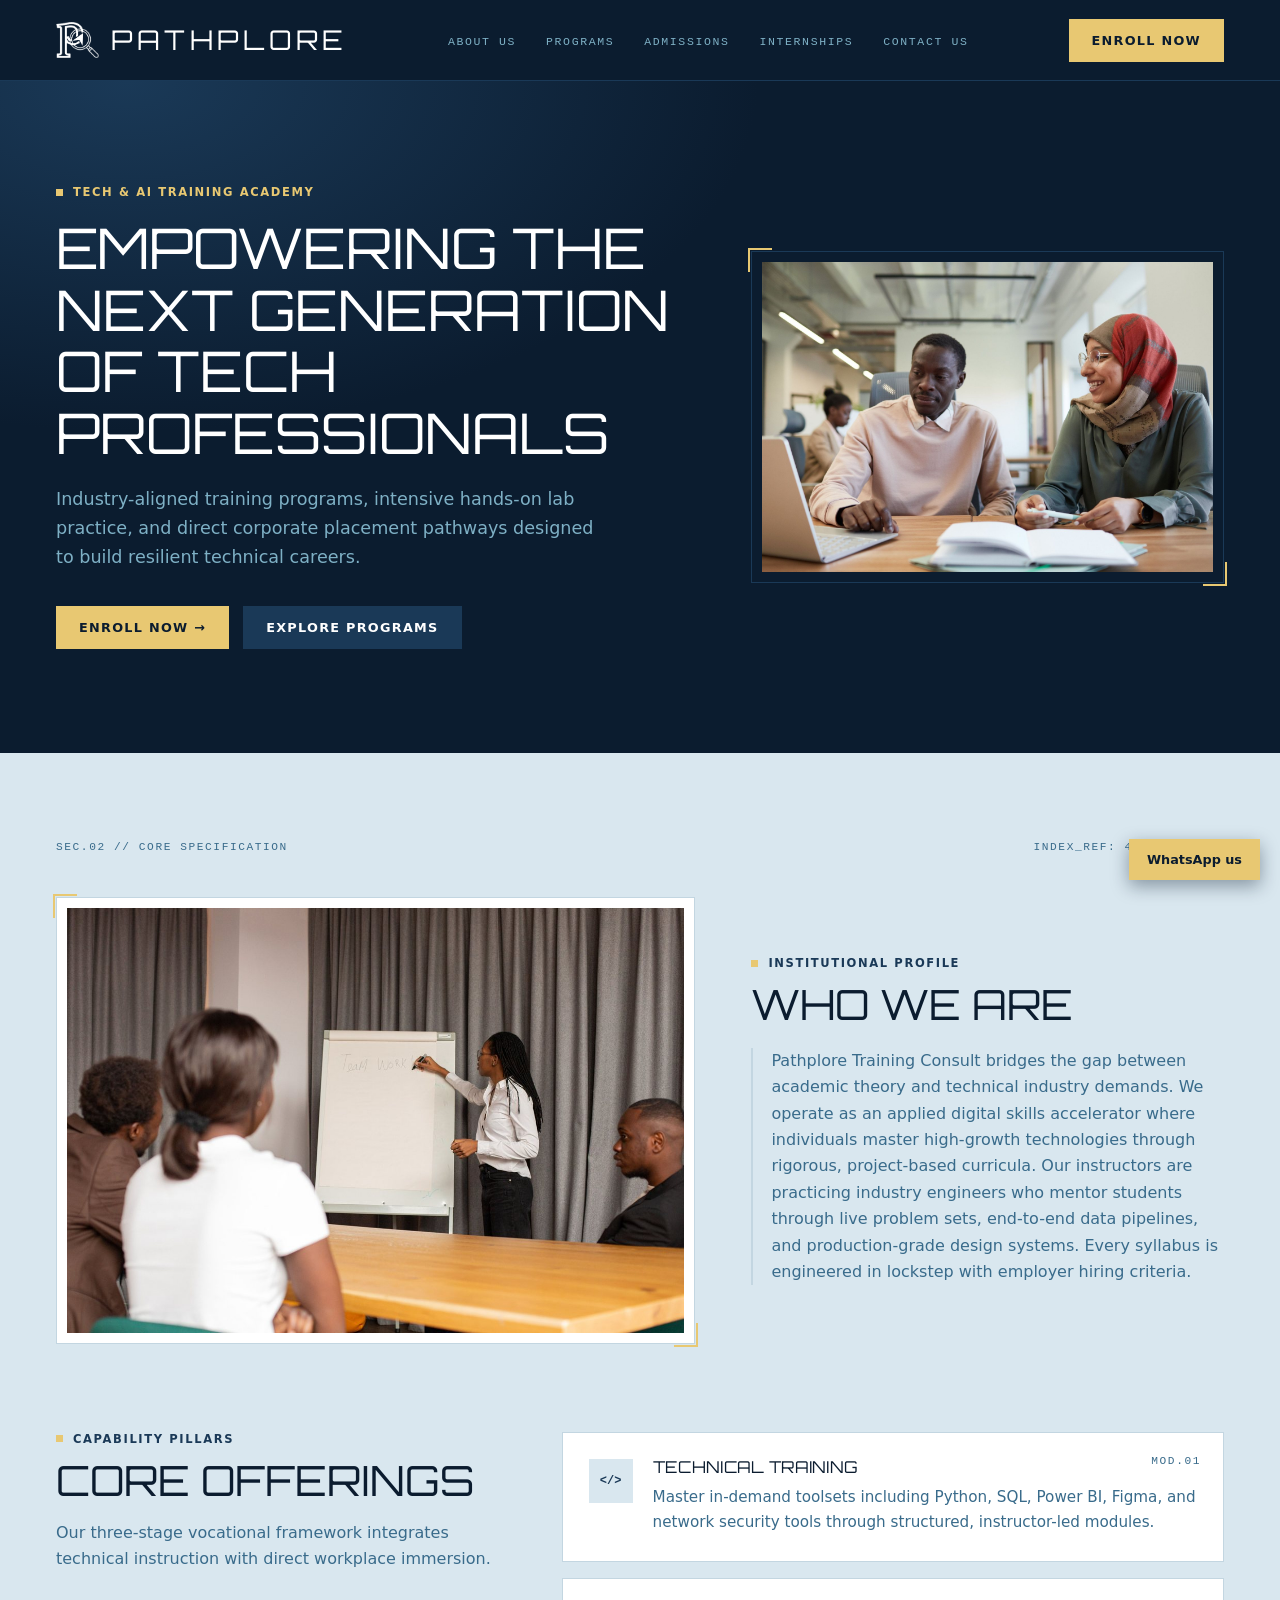
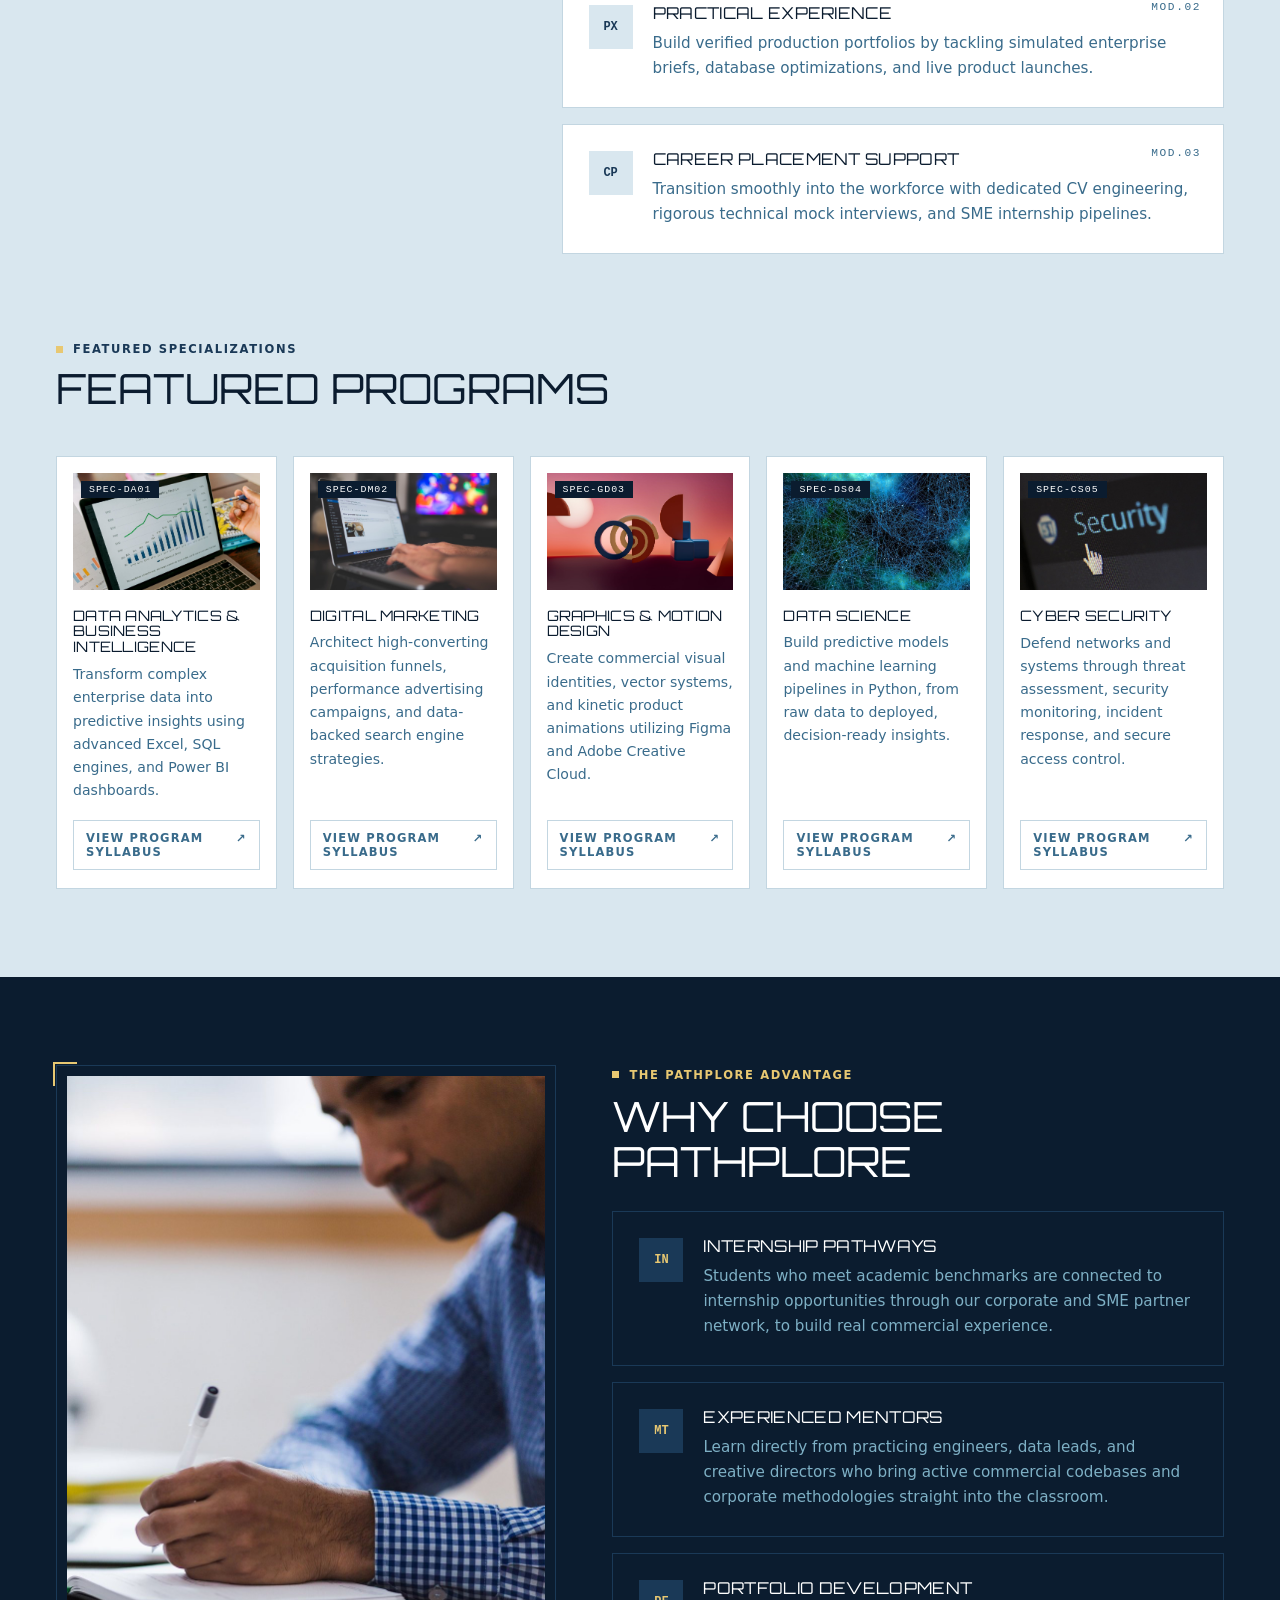
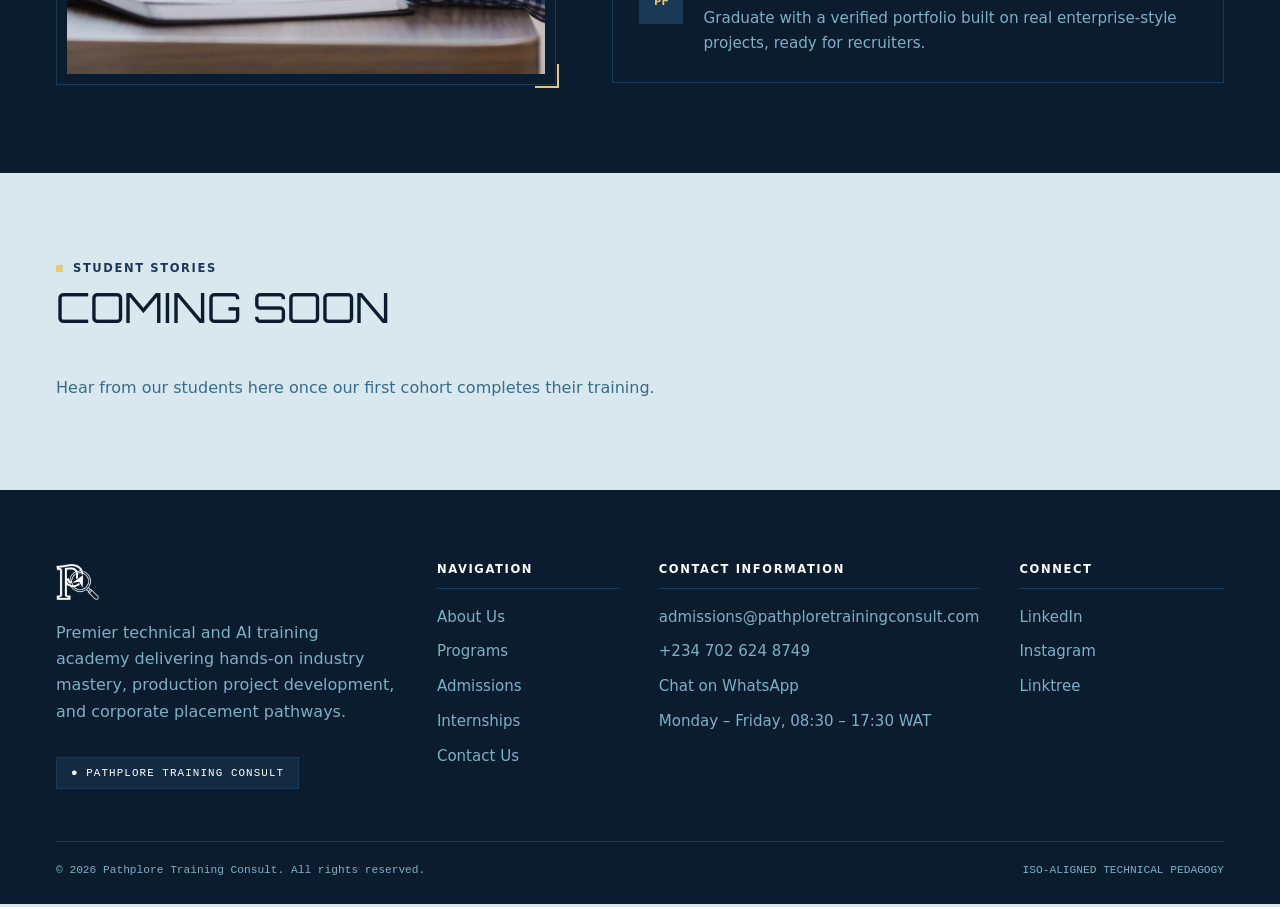
==== commit 75c694fc: "reclaiming claims" ====
--- a/index.html
+++ b/index.html
@@ -1,12 +1,12 @@
 <!DOCTYPE html><html lang="en"><head><meta charset="utf-8"><meta name="viewport" content="width=device-width, initial-scale=1">
-<title>Pathplore Training Consult | Tech & AI Training Academy with Guaranteed Internships</title>
-<meta name="description" content="Industry-aligned tech and AI training in data analytics, data science, cyber security, digital marketing and graphics design, with guaranteed internship placement."><link rel="canonical" href="https://pathploretrainingconsult.com/"><meta name="theme-color" content="#0B1C2F">
-<meta property="og:type" content="website"><meta property="og:site_name" content="Pathplore Training Consult"><meta property="og:title" content="Pathplore Training Consult | Tech & AI Training Academy with Guaranteed Internships"><meta property="og:description" content="Industry-aligned tech and AI training in data analytics, data science, cyber security, digital marketing and graphics design, with guaranteed internship placement."><meta property="og:url" content="https://pathploretrainingconsult.com/"><meta property="og:image" content="https://pathploretrainingconsult.com/images/og.jpg">
+<title>Pathplore Training Consult | Tech & AI Training Academy with Internship Pathways</title>
+<meta name="description" content="Industry-aligned tech and AI training in data analytics, data science, cyber security, digital marketing and graphics design, with internship placement."><link rel="canonical" href="https://pathploretrainingconsult.com/"><meta name="theme-color" content="#0B1C2F">
+<meta property="og:type" content="website"><meta property="og:site_name" content="Pathplore Training Consult"><meta property="og:title" content="Pathplore Training Consult | Tech & AI Training Academy with Internship Pathways"><meta property="og:description" content="Industry-aligned tech and AI training in data analytics, data science, cyber security, digital marketing and graphics design, with internship placement."><meta property="og:url" content="https://pathploretrainingconsult.com/"><meta property="og:image" content="https://pathploretrainingconsult.com/images/og.jpg">
 <meta name="twitter:card" content="summary_large_image">
 <link rel="icon" type="image/png" href="favicon.png"><link rel="icon" href="favicon.ico" sizes="48x48"><link rel="apple-touch-icon" href="favicon.png">
 <script type="application/ld+json">{"@context":"https://schema.org","@type":"EducationalOrganization","name":"Pathplore Training Consult","url":"https://pathploretrainingconsult.com/","logo":"https://pathploretrainingconsult.com/logo.png","email":"admissions@pathploretrainingconsult.com","telephone":"+2347026248749","sameAs":["https://www.instagram.com/pathplore_tech","https://www.linkedin.com/company/pathplore/","https://linktr.ee/PathPloretrainingconsult"]}</script>
 <link rel="stylesheet" href="style.css"></head><body>
-<header id="hdr"><div class="wrap nav"><a class="brand" href="index.html" aria-label="Pathplore home"><img src="logo.png" alt="Pathplore Training Consult Logo" class="header-logo" width="47" height="40"><span>PATHPLORE</span></a><ul id="m"><li><a href="about.html">About Us</a></li><li><a href="programs.html">Programs</a></li><li><a href="admissions.html">Admissions</a></li><li><a href="internships.html">Internships</a></li><li><a href="contact.html">Contact Us</a></li></ul><a class="btn gold" href="admissions.html">Enroll Now</a><button class="burger" aria-expanded="false" aria-controls="m">Menu</button></div></header><main><section class="hero dark"><div class="wrap"><div><span class="eyebrow">Accredited tech &amp; AI academy</span><h1>Empowering the next generation of tech professionals</h1>
+<header id="hdr"><div class="wrap nav"><a class="brand" href="index.html" aria-label="Pathplore home"><img src="logo.png" alt="Pathplore Training Consult Logo" class="header-logo" width="47" height="40"><span>PATHPLORE</span></a><ul id="m"><li><a href="about.html">About Us</a></li><li><a href="programs.html">Programs</a></li><li><a href="admissions.html">Admissions</a></li><li><a href="internships.html">Internships</a></li><li><a href="contact.html">Contact Us</a></li></ul><a class="btn gold" href="admissions.html">Enroll Now</a><button class="burger" aria-expanded="false" aria-controls="m">Menu</button></div></header><main><section class="hero dark"><div class="wrap"><div><span class="eyebrow">Tech &amp; AI training academy</span><h1>Empowering the next generation of tech professionals</h1>
 <p>Industry-aligned training programs, intensive hands-on lab practice, and direct corporate placement pathways designed to build resilient technical careers.</p>
 <div class="cta"><a class="btn gold" href="admissions.html">Enroll Now &rarr;</a><a class="btn ghost" href="programs.html">Explore Programs</a></div></div>
 <div class="frame"><div class="ph" role="img" aria-label="Students in a computer lab" style="--img:url(images/hero.jpg)"></div></div></div></section>
@@ -14,11 +14,10 @@
 <div class="two"><div class="frame rv"><div class="ph" style="--img:url(images/about.jpg)"></div></div><div class="rv"><span class="eyebrow">Institutional profile</span><h2 style="margin:12px 0 20px">Who we are</h2>
 <p style="border-left:2px solid var(--line);padding-left:18px">Pathplore Training Consult bridges the gap between academic theory and technical industry demands. We operate as an applied digital skills accelerator where individuals master high-growth technologies through rigorous, project-based curricula. Our instructors are practicing industry engineers who mentor students through live problem sets, end-to-end data pipelines, and production-grade design systems. Every syllabus is engineered in lockstep with employer hiring criteria.</p></div></div></div></section>
 <section style="padding-top:0"><div class="wrap split"><div class="rv"><span class="eyebrow">Capability pillars</span><h2 style="margin:12px 0 16px">Core offerings</h2><p>Our three-stage vocational framework integrates technical instruction with direct workplace immersion.</p></div>
-<div class="stack"><article class="card row rv"><div class="ico">&lt;/&gt;</div><div><h3>Technical Training</h3><p>Master in-demand toolsets including Python, SQL, Power BI, Figma, and network security tools through structured, instructor-led modules.</p></div><span class="mono">MOD.01</span></article><article class="card row rv"><div class="ico">PX</div><div><h3>Practical Experience</h3><p>Build verified production portfolios by tackling simulated enterprise briefs, database optimizations, and live product launches.</p></div><span class="mono">MOD.02</span></article><article class="card row rv"><div class="ico">CP</div><div><h3>Career Placement Support</h3><p>Transition smoothly into the workforce with dedicated CV engineering, rigorous technical mock interviews, and guaranteed SME internship pipelines.</p></div><span class="mono">MOD.03</span></article></div></div></section>
+<div class="stack"><article class="card row rv"><div class="ico">&lt;/&gt;</div><div><h3>Technical Training</h3><p>Master in-demand toolsets including Python, SQL, Power BI, Figma, and network security tools through structured, instructor-led modules.</p></div><span class="mono">MOD.01</span></article><article class="card row rv"><div class="ico">PX</div><div><h3>Practical Experience</h3><p>Build verified production portfolios by tackling simulated enterprise briefs, database optimizations, and live product launches.</p></div><span class="mono">MOD.02</span></article><article class="card row rv"><div class="ico">CP</div><div><h3>Career Placement Support</h3><p>Transition smoothly into the workforce with dedicated CV engineering, rigorous technical mock interviews, and SME internship pipelines.</p></div><span class="mono">MOD.03</span></article></div></div></section>
 <section style="padding-top:0"><div class="wrap"><div class="sh"><div><span class="eyebrow">Featured specializations</span><h2>Featured programs</h2></div></div><div class="grid5"><article class="card prog rv"><div class="ph" style="--img:url(images/prog1.jpg)"><b>SPEC-DA01</b></div><div class="b"><h3>Data Analytics &amp; Business Intelligence</h3><p>Transform complex enterprise data into predictive insights using advanced Excel, SQL engines, and Power BI dashboards.</p><a href="programs.html#p1">View program syllabus <span>&#8599;</span></a></div></article><article class="card prog rv"><div class="ph" style="--img:url(images/prog2.jpg)"><b>SPEC-DM02</b></div><div class="b"><h3>Digital Marketing</h3><p>Architect high-converting acquisition funnels, performance advertising campaigns, and data-backed search engine strategies.</p><a href="programs.html#p2">View program syllabus <span>&#8599;</span></a></div></article><article class="card prog rv"><div class="ph" style="--img:url(images/prog3.jpg)"><b>SPEC-GD03</b></div><div class="b"><h3>Graphics &amp; Motion Design</h3><p>Create commercial visual identities, vector systems, and kinetic product animations utilizing Figma and Adobe Creative Cloud.</p><a href="programs.html#p3">View program syllabus <span>&#8599;</span></a></div></article><article class="card prog rv"><div class="ph" style="--img:url(images/prog4.jpg)"><b>SPEC-DS04</b></div><div class="b"><h3>Data Science</h3><p>Build predictive models and machine learning pipelines in Python, from raw data to deployed, decision-ready insights.</p><a href="programs.html#p4">View program syllabus <span>&#8599;</span></a></div></article><article class="card prog rv"><div class="ph" style="--img:url(images/prog5.jpg)"><b>SPEC-CS05</b></div><div class="b"><h3>Cyber Security</h3><p>Defend networks and systems through threat assessment, security monitoring, incident response, and secure access control.</p><a href="programs.html#p5">View program syllabus <span>&#8599;</span></a></div></article></div></div></section>
-<section class="dark"><div class="wrap two t"><div class="frame rv"><div class="ph" style="--img:url(images/why.jpg);aspect-ratio:4/5"></div></div><div><span class="eyebrow">The Pathplore advantage</span><h2 style="margin:12px 0 26px">Why choose Pathplore</h2><div class="stack"><article class="card row rv"><div class="ico">IN</div><div><h3>Guaranteed internship pathways</h3><p>Every student who meets academic benchmarks secures a direct, vetted internship placement with our corporate and SME partner network to build proven commercial experience.</p></div><span class="mono"></span></article><article class="card row rv"><div class="ico">MT</div><div><h3>Experienced mentors</h3><p>Learn directly from practicing engineers, data leads, and creative directors who bring active commercial codebases and corporate methodologies straight into the classroom.</p></div><span class="mono"></span></article><article class="card row rv"><div class="ico">PF</div><div><h3>Portfolio development</h3><p>Graduate with a verified portfolio built on real enterprise-style projects, ready for recruiters.</p></div><span class="mono"></span></article></div></div></div></section>
-<section><div class="wrap"><div class="sh"><div><span class="eyebrow">Verified graduates</span><h2 style="margin-top:10px">Student testimonials</h2></div><div class="ctl"><span class="mono" id="cnt">01 / 03</span><button id="prev" aria-label="Previous">&larr;</button><button id="next" aria-label="Next">&rarr;</button></div></div>
-<div class="slide on"><div class="ph" style="--img:url(images/t1.jpg)"></div><blockquote><p>"Add a real student testimonial here."</p><cite>Student name<small>Graduate, Program name</small></cite></blockquote></div><div class="slide "><div class="ph" style="--img:url(images/t2.jpg)"></div><blockquote><p>"I started with spreadsheets and finished with live Power BI dashboards. My internship placement came before the course even ended."</p><cite>Student name<small>Graduate, Data Analytics &amp; BI</small></cite></blockquote></div><div class="slide "><div class="ph" style="--img:url(images/t3.jpg)"></div><blockquote><p>"The design briefs felt like real client work. My portfolio is what got me hired."</p><cite>Student name<small>Graduate, Graphics &amp; Motion Design</small></cite></blockquote></div></div></section></main><footer id="ftr"><div class="wrap"><div class="fg"><div><img src="logo.png" alt="Pathplore Training Consult Logo" class="header-logo" width="47" height="40"><p style="margin:18px 0;max-width:360px">Premier technical and AI training academy delivering hands-on industry mastery, production project development, and guaranteed corporate placement pathways.</p><span class="chip">&#9679; TECHNICAL SPECIFICATION V2.4 / PLACEMENT ACCREDITED</span></div>
+<section class="dark"><div class="wrap two t"><div class="frame rv"><div class="ph" style="--img:url(images/why.jpg);aspect-ratio:4/5"></div></div><div><span class="eyebrow">The Pathplore advantage</span><h2 style="margin:12px 0 26px">Why choose Pathplore</h2><div class="stack"><article class="card row rv"><div class="ico">IN</div><div><h3>Internship pathways</h3><p>Students who meet academic benchmarks are connected to internship opportunities through our corporate and SME partner network, to build real commercial experience.</p></div><span class="mono"></span></article><article class="card row rv"><div class="ico">MT</div><div><h3>Experienced mentors</h3><p>Learn directly from practicing engineers, data leads, and creative directors who bring active commercial codebases and corporate methodologies straight into the classroom.</p></div><span class="mono"></span></article><article class="card row rv"><div class="ico">PF</div><div><h3>Portfolio development</h3><p>Graduate with a verified portfolio built on real enterprise-style projects, ready for recruiters.</p></div><span class="mono"></span></article></div></div></div></section>
+<section><div class="wrap"><div class="sh"><div><span class="eyebrow">Student stories</span><h2 style="margin-top:10px">Coming soon</h2></div></div><p>Hear from our students here once our first cohort completes their training.</p></div></section></main><footer id="ftr"><div class="wrap"><div class="fg"><div><img src="logo.png" alt="Pathplore Training Consult Logo" class="header-logo" width="47" height="40"><p style="margin:18px 0;max-width:360px">Premier technical and AI training academy delivering hands-on industry mastery, production project development, and corporate placement pathways.</p><span class="chip">&#9679; PATHPLORE TRAINING CONSULT</span></div>
 <div><h4>Navigation</h4><ul><li><a href="about.html">About Us</a></li><li><a href="programs.html">Programs</a></li><li><a href="admissions.html">Admissions</a></li><li><a href="internships.html">Internships</a></li><li><a href="contact.html">Contact Us</a></li></ul></div>
 <div><h4>Contact information</h4><ul><li><a href="mailto:admissions@pathploretrainingconsult.com">admissions@pathploretrainingconsult.com</a></li><li><a href="tel:+2347026248749">+234 702 624 8749</a></li><li><a href="https://wa.me/2347026248749" target="_blank" rel="noopener noreferrer">Chat on WhatsApp</a></li><li>Monday – Friday, 08:30 – 17:30 WAT</li></ul></div>
 <div><h4>Connect</h4><ul><li><a href="https://www.linkedin.com/company/pathplore/" target="_blank" rel="noopener noreferrer">LinkedIn</a></li><li><a href="https://www.instagram.com/pathplore_tech" target="_blank" rel="noopener noreferrer">Instagram</a></li><li><a href="https://linktr.ee/PathPloretrainingconsult" target="_blank" rel="noopener noreferrer">Linktree</a></li></ul></div></div>
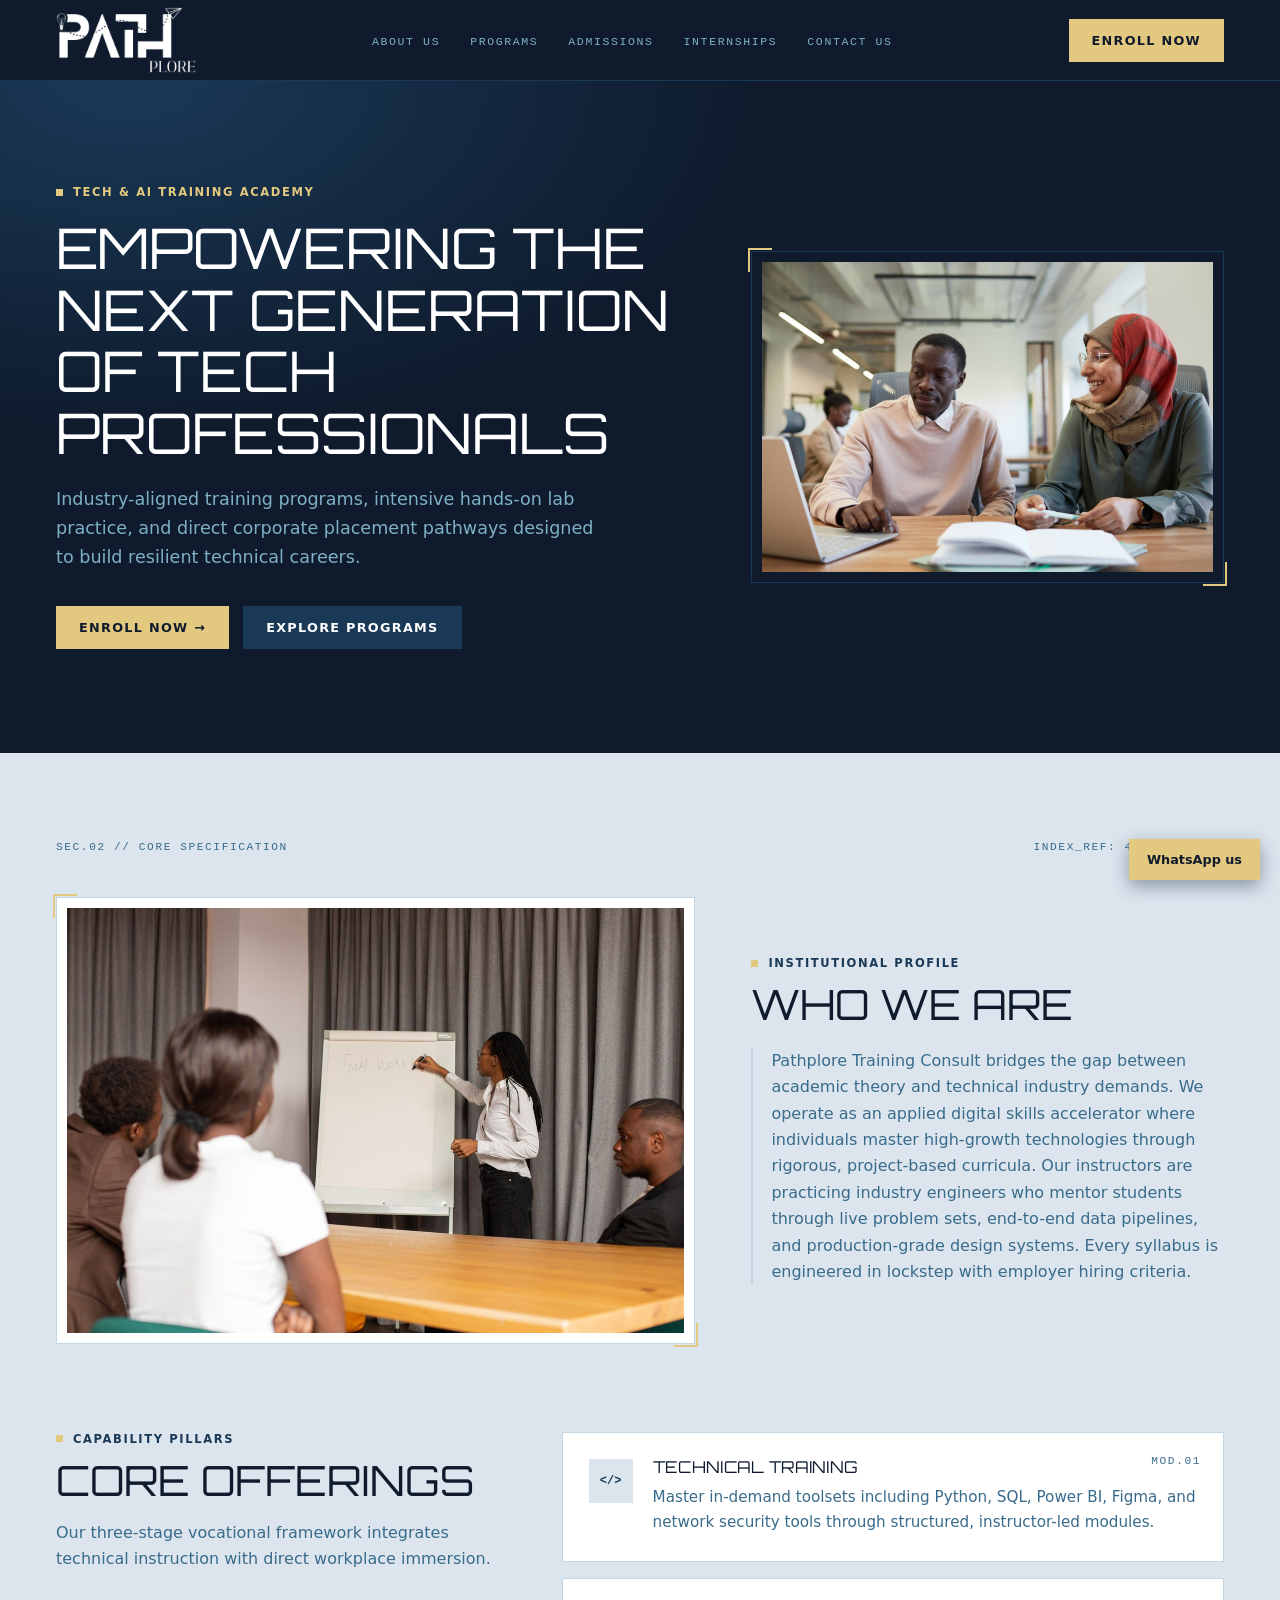
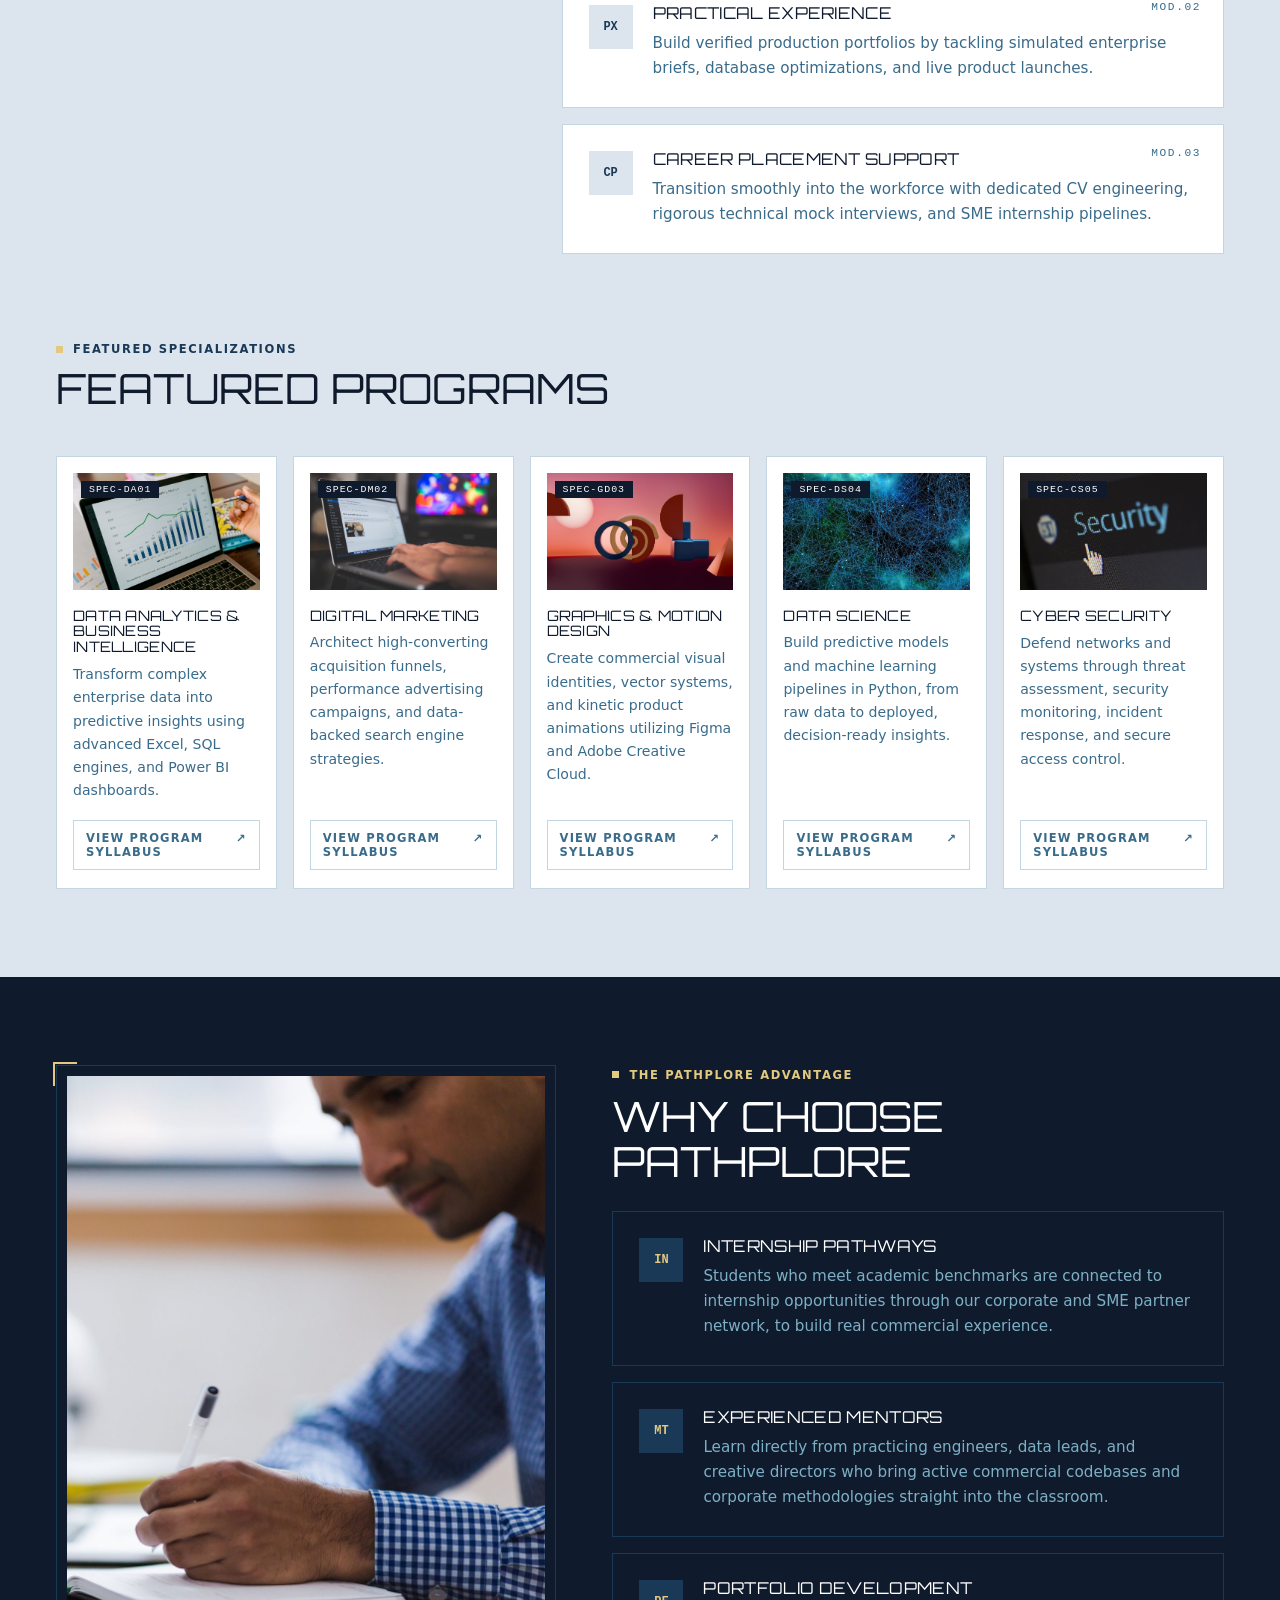
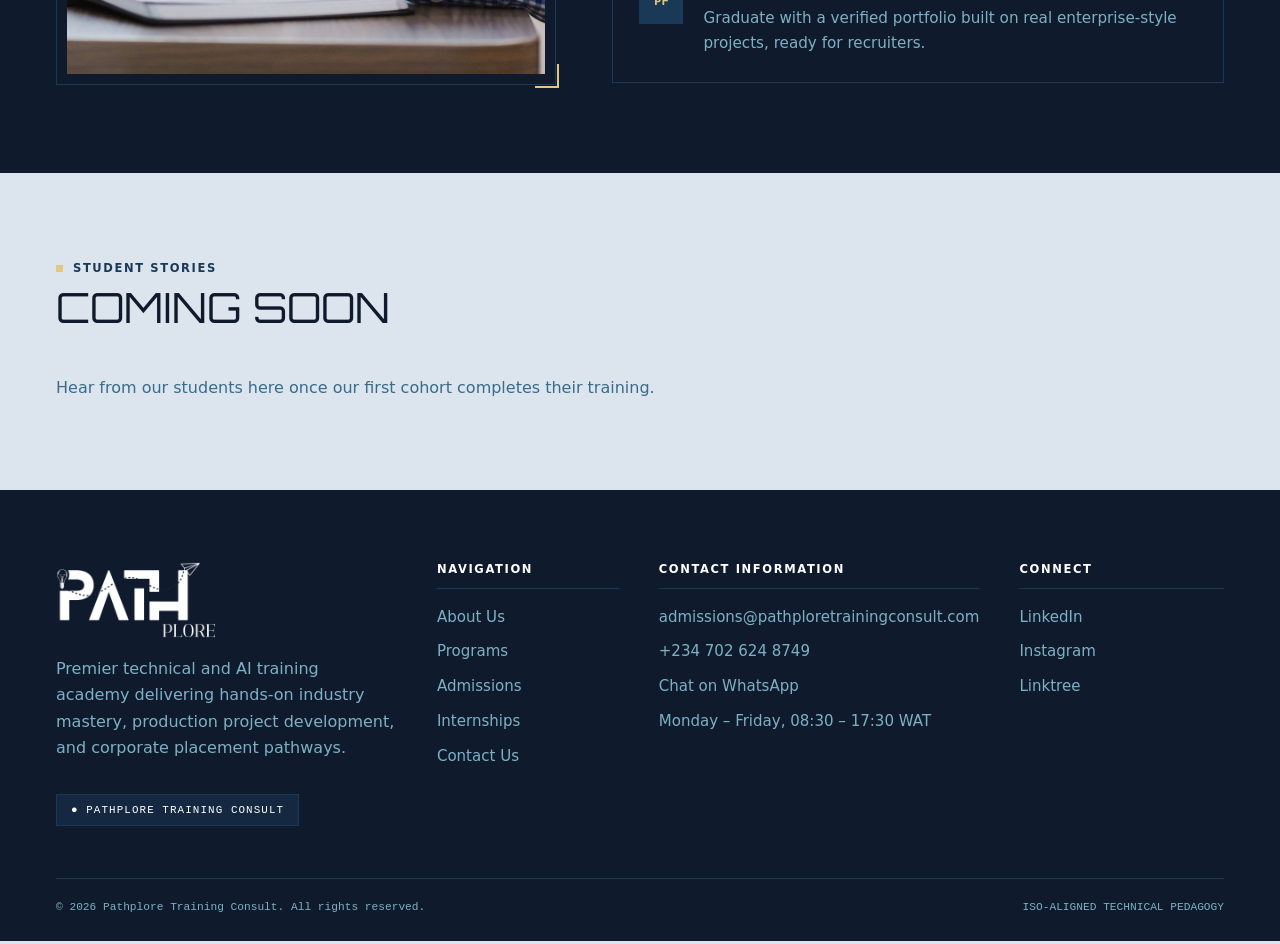
==== commit a0fb1e0f: "fonts" ====
--- a/index.html
+++ b/index.html
@@ -6,7 +6,7 @@
 <link rel="icon" type="image/png" href="favicon.png"><link rel="icon" href="favicon.ico" sizes="48x48"><link rel="apple-touch-icon" href="favicon.png">
 <script type="application/ld+json">{"@context":"https://schema.org","@type":"EducationalOrganization","name":"Pathplore Training Consult","url":"https://pathploretrainingconsult.com/","logo":"https://pathploretrainingconsult.com/logo.png","email":"admissions@pathploretrainingconsult.com","telephone":"+2347026248749","sameAs":["https://www.instagram.com/pathplore_tech","https://www.linkedin.com/company/pathplore/","https://linktr.ee/PathPloretrainingconsult"]}</script>
 <link rel="stylesheet" href="style.css"></head><body>
-<header id="hdr"><div class="wrap nav"><a class="brand" href="index.html" aria-label="Pathplore home"><img src="logo.png" alt="Pathplore Training Consult Logo" class="header-logo" width="47" height="40"><span>PATHPLORE</span></a><ul id="m"><li><a href="about.html">About Us</a></li><li><a href="programs.html">Programs</a></li><li><a href="admissions.html">Admissions</a></li><li><a href="internships.html">Internships</a></li><li><a href="contact.html">Contact Us</a></li></ul><a class="btn gold" href="admissions.html">Enroll Now</a><button class="burger" aria-expanded="false" aria-controls="m">Menu</button></div></header><main><section class="hero dark"><div class="wrap"><div><span class="eyebrow">Tech &amp; AI training academy</span><h1>Empowering the next generation of tech professionals</h1>
+<header id="hdr"><div class="wrap nav"><a class="brand" href="index.html" aria-label="Pathplore home"><img src="logo-reversed.png" alt="Pathplore Training Consult" class="brand-logo" width="140" height="67"></a><ul id="m"><li><a href="about.html">About Us</a></li><li><a href="programs.html">Programs</a></li><li><a href="admissions.html">Admissions</a></li><li><a href="internships.html">Internships</a></li><li><a href="contact.html">Contact Us</a></li></ul><a class="btn gold" href="admissions.html">Enroll Now</a><button class="burger" aria-expanded="false" aria-controls="m">Menu</button></div></header><main><section class="hero dark"><div class="wrap"><div><span class="eyebrow">Tech &amp; AI training academy</span><h1>Empowering the next generation of tech professionals</h1>
 <p>Industry-aligned training programs, intensive hands-on lab practice, and direct corporate placement pathways designed to build resilient technical careers.</p>
 <div class="cta"><a class="btn gold" href="admissions.html">Enroll Now &rarr;</a><a class="btn ghost" href="programs.html">Explore Programs</a></div></div>
 <div class="frame"><div class="ph" role="img" aria-label="Students in a computer lab" style="--img:url(images/hero.jpg)"></div></div></div></section>
@@ -17,7 +17,7 @@
 <div class="stack"><article class="card row rv"><div class="ico">&lt;/&gt;</div><div><h3>Technical Training</h3><p>Master in-demand toolsets including Python, SQL, Power BI, Figma, and network security tools through structured, instructor-led modules.</p></div><span class="mono">MOD.01</span></article><article class="card row rv"><div class="ico">PX</div><div><h3>Practical Experience</h3><p>Build verified production portfolios by tackling simulated enterprise briefs, database optimizations, and live product launches.</p></div><span class="mono">MOD.02</span></article><article class="card row rv"><div class="ico">CP</div><div><h3>Career Placement Support</h3><p>Transition smoothly into the workforce with dedicated CV engineering, rigorous technical mock interviews, and SME internship pipelines.</p></div><span class="mono">MOD.03</span></article></div></div></section>
 <section style="padding-top:0"><div class="wrap"><div class="sh"><div><span class="eyebrow">Featured specializations</span><h2>Featured programs</h2></div></div><div class="grid5"><article class="card prog rv"><div class="ph" style="--img:url(images/prog1.jpg)"><b>SPEC-DA01</b></div><div class="b"><h3>Data Analytics &amp; Business Intelligence</h3><p>Transform complex enterprise data into predictive insights using advanced Excel, SQL engines, and Power BI dashboards.</p><a href="programs.html#p1">View program syllabus <span>&#8599;</span></a></div></article><article class="card prog rv"><div class="ph" style="--img:url(images/prog2.jpg)"><b>SPEC-DM02</b></div><div class="b"><h3>Digital Marketing</h3><p>Architect high-converting acquisition funnels, performance advertising campaigns, and data-backed search engine strategies.</p><a href="programs.html#p2">View program syllabus <span>&#8599;</span></a></div></article><article class="card prog rv"><div class="ph" style="--img:url(images/prog3.jpg)"><b>SPEC-GD03</b></div><div class="b"><h3>Graphics &amp; Motion Design</h3><p>Create commercial visual identities, vector systems, and kinetic product animations utilizing Figma and Adobe Creative Cloud.</p><a href="programs.html#p3">View program syllabus <span>&#8599;</span></a></div></article><article class="card prog rv"><div class="ph" style="--img:url(images/prog4.jpg)"><b>SPEC-DS04</b></div><div class="b"><h3>Data Science</h3><p>Build predictive models and machine learning pipelines in Python, from raw data to deployed, decision-ready insights.</p><a href="programs.html#p4">View program syllabus <span>&#8599;</span></a></div></article><article class="card prog rv"><div class="ph" style="--img:url(images/prog5.jpg)"><b>SPEC-CS05</b></div><div class="b"><h3>Cyber Security</h3><p>Defend networks and systems through threat assessment, security monitoring, incident response, and secure access control.</p><a href="programs.html#p5">View program syllabus <span>&#8599;</span></a></div></article></div></div></section>
 <section class="dark"><div class="wrap two t"><div class="frame rv"><div class="ph" style="--img:url(images/why.jpg);aspect-ratio:4/5"></div></div><div><span class="eyebrow">The Pathplore advantage</span><h2 style="margin:12px 0 26px">Why choose Pathplore</h2><div class="stack"><article class="card row rv"><div class="ico">IN</div><div><h3>Internship pathways</h3><p>Students who meet academic benchmarks are connected to internship opportunities through our corporate and SME partner network, to build real commercial experience.</p></div><span class="mono"></span></article><article class="card row rv"><div class="ico">MT</div><div><h3>Experienced mentors</h3><p>Learn directly from practicing engineers, data leads, and creative directors who bring active commercial codebases and corporate methodologies straight into the classroom.</p></div><span class="mono"></span></article><article class="card row rv"><div class="ico">PF</div><div><h3>Portfolio development</h3><p>Graduate with a verified portfolio built on real enterprise-style projects, ready for recruiters.</p></div><span class="mono"></span></article></div></div></div></section>
-<section><div class="wrap"><div class="sh"><div><span class="eyebrow">Student stories</span><h2 style="margin-top:10px">Coming soon</h2></div></div><p>Hear from our students here once our first cohort completes their training.</p></div></section></main><footer id="ftr"><div class="wrap"><div class="fg"><div><img src="logo.png" alt="Pathplore Training Consult Logo" class="header-logo" width="47" height="40"><p style="margin:18px 0;max-width:360px">Premier technical and AI training academy delivering hands-on industry mastery, production project development, and corporate placement pathways.</p><span class="chip">&#9679; PATHPLORE TRAINING CONSULT</span></div>
+<section><div class="wrap"><div class="sh"><div><span class="eyebrow">Student stories</span><h2 style="margin-top:10px">Coming soon</h2></div></div><p>Hear from our students here once our first cohort completes their training.</p></div></section></main><footer id="ftr"><div class="wrap"><div class="fg"><div><img src="logo-reversed.png" alt="Pathplore Training Consult" class="brand-logo" width="160" height="77"><p style="margin:18px 0;max-width:360px">Premier technical and AI training academy delivering hands-on industry mastery, production project development, and corporate placement pathways.</p><span class="chip">&#9679; PATHPLORE TRAINING CONSULT</span></div>
 <div><h4>Navigation</h4><ul><li><a href="about.html">About Us</a></li><li><a href="programs.html">Programs</a></li><li><a href="admissions.html">Admissions</a></li><li><a href="internships.html">Internships</a></li><li><a href="contact.html">Contact Us</a></li></ul></div>
 <div><h4>Contact information</h4><ul><li><a href="mailto:admissions@pathploretrainingconsult.com">admissions@pathploretrainingconsult.com</a></li><li><a href="tel:+2347026248749">+234 702 624 8749</a></li><li><a href="https://wa.me/2347026248749" target="_blank" rel="noopener noreferrer">Chat on WhatsApp</a></li><li>Monday – Friday, 08:30 – 17:30 WAT</li></ul></div>
 <div><h4>Connect</h4><ul><li><a href="https://www.linkedin.com/company/pathplore/" target="_blank" rel="noopener noreferrer">LinkedIn</a></li><li><a href="https://www.instagram.com/pathplore_tech" target="_blank" rel="noopener noreferrer">Instagram</a></li><li><a href="https://linktr.ee/PathPloretrainingconsult" target="_blank" rel="noopener noreferrer">Linktree</a></li></ul></div></div>
--- a/style.css
+++ b/style.css
@@ -136,4 +136,10 @@
 form.steps .err{color:#a13030;font-size:.9rem;min-height:1.2em;margin:0}
 form.steps .nav2{display:flex;gap:12px}
 form.steps .hp{position:absolute;left:-9999px;width:1px;height:1px}
-form.steps [hidden]{display:none}+form.steps [hidden]{display:none}
+
+/* Pathplore brand book v1.0: official palette and logo */
+:root{--navy:#0F1B2D;--gold:#E3C97F;--mist:#DCE5EE}
+.brand{gap:0;line-height:0}
+.brand-logo{display:block;width:140px;height:auto;margin:-8px 0}
+footer .brand-logo{width:160px;margin:0}
